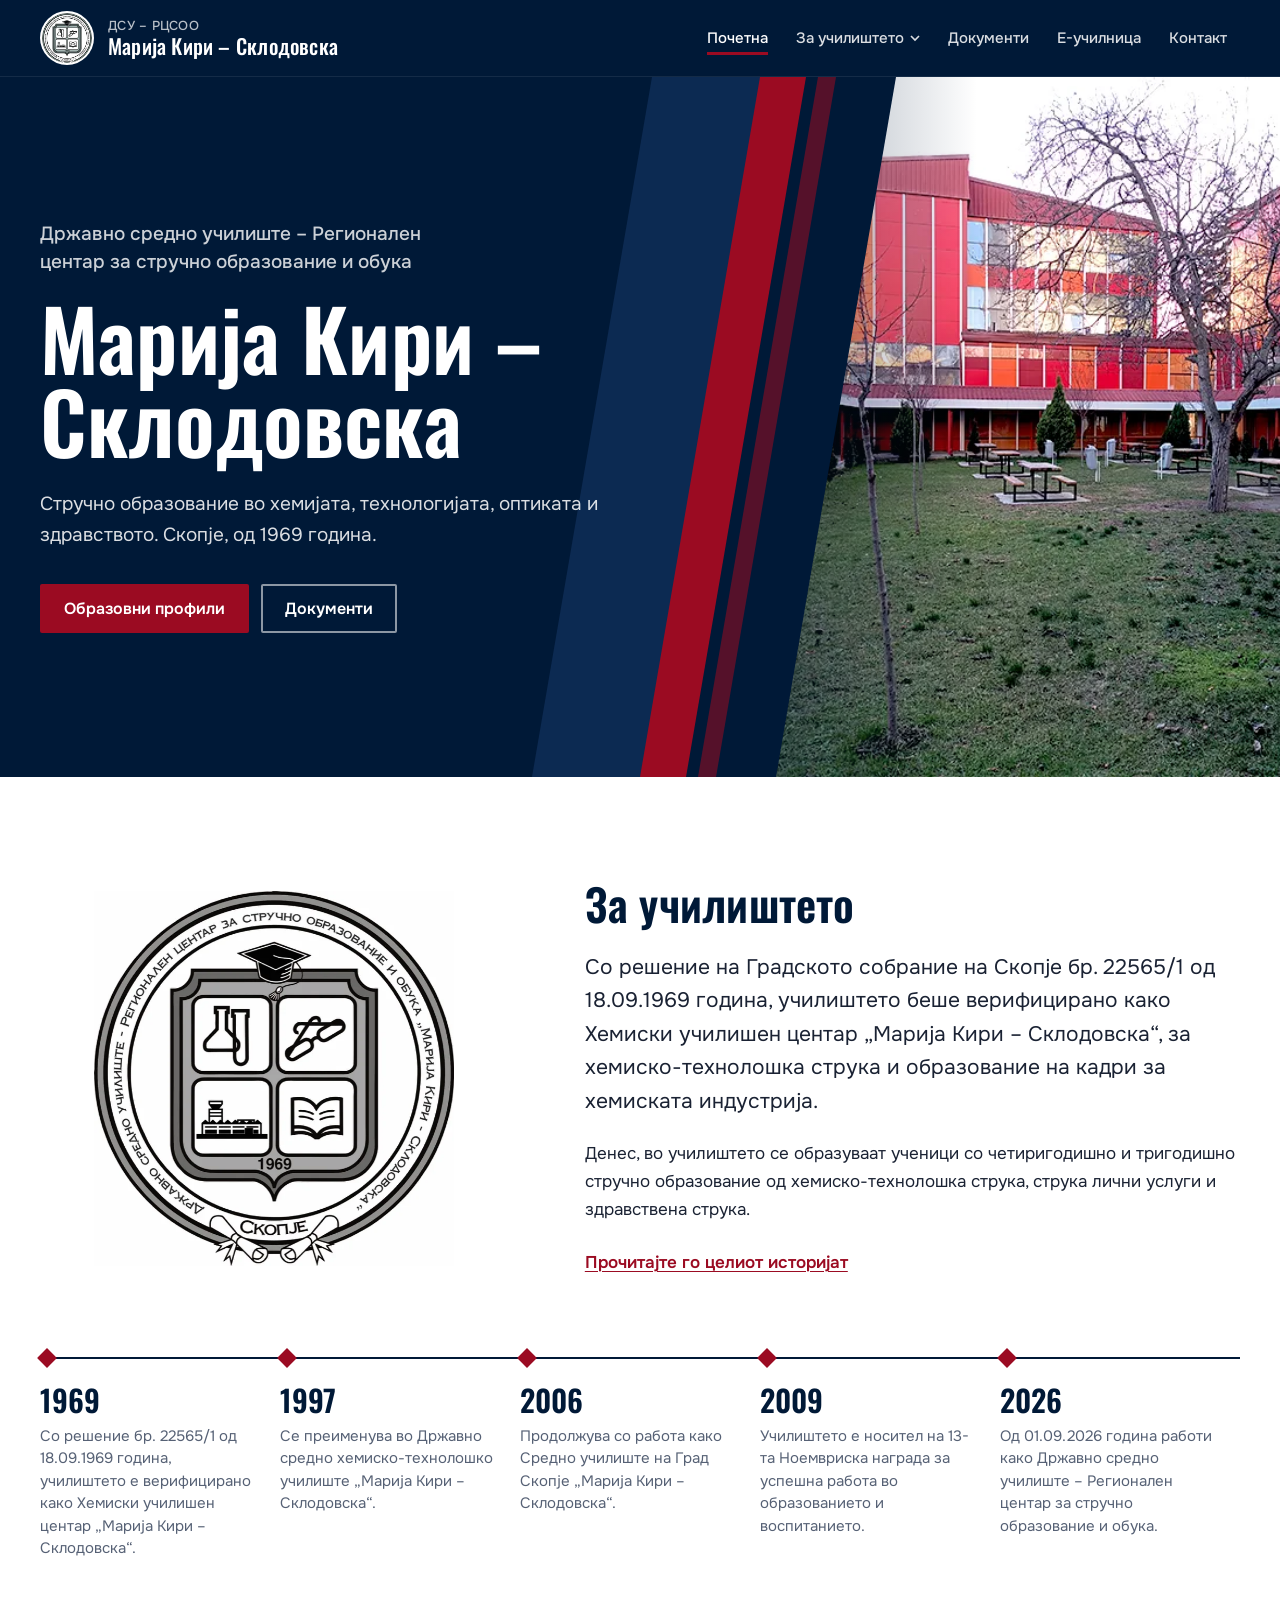
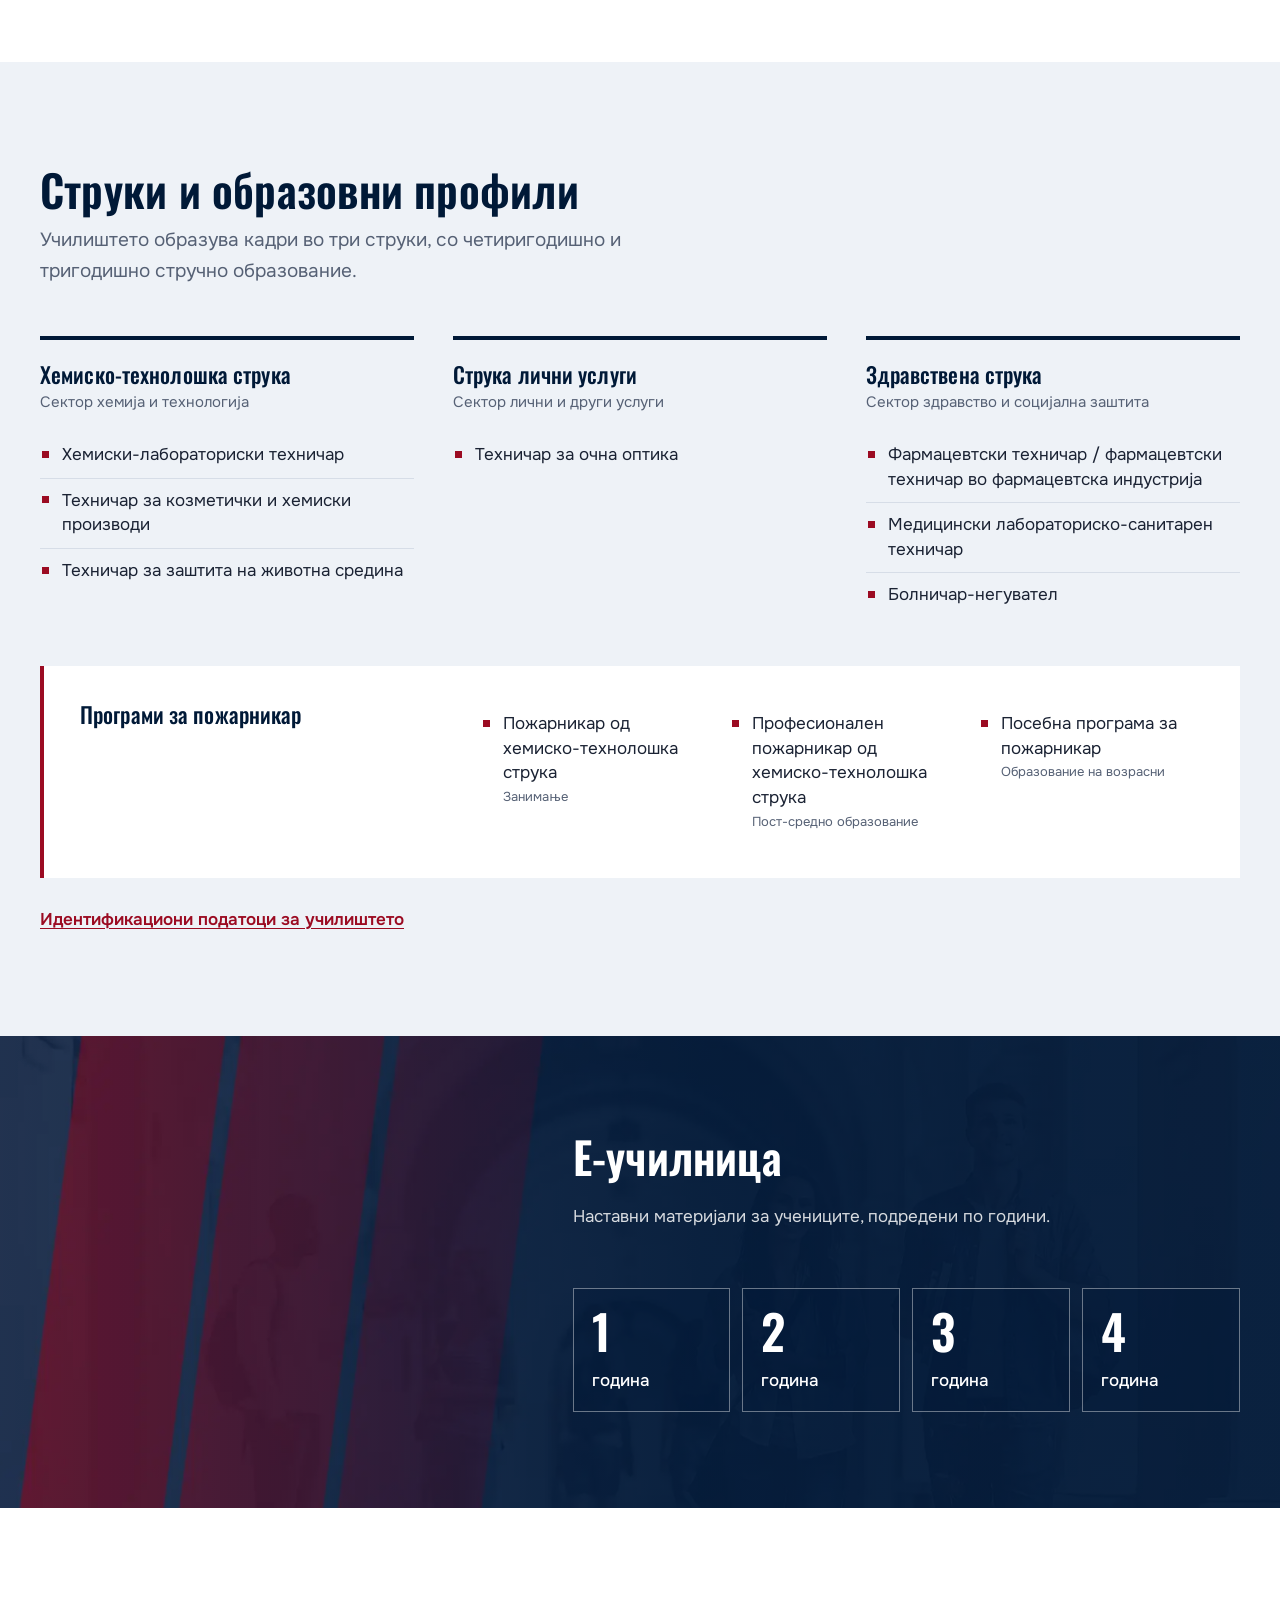
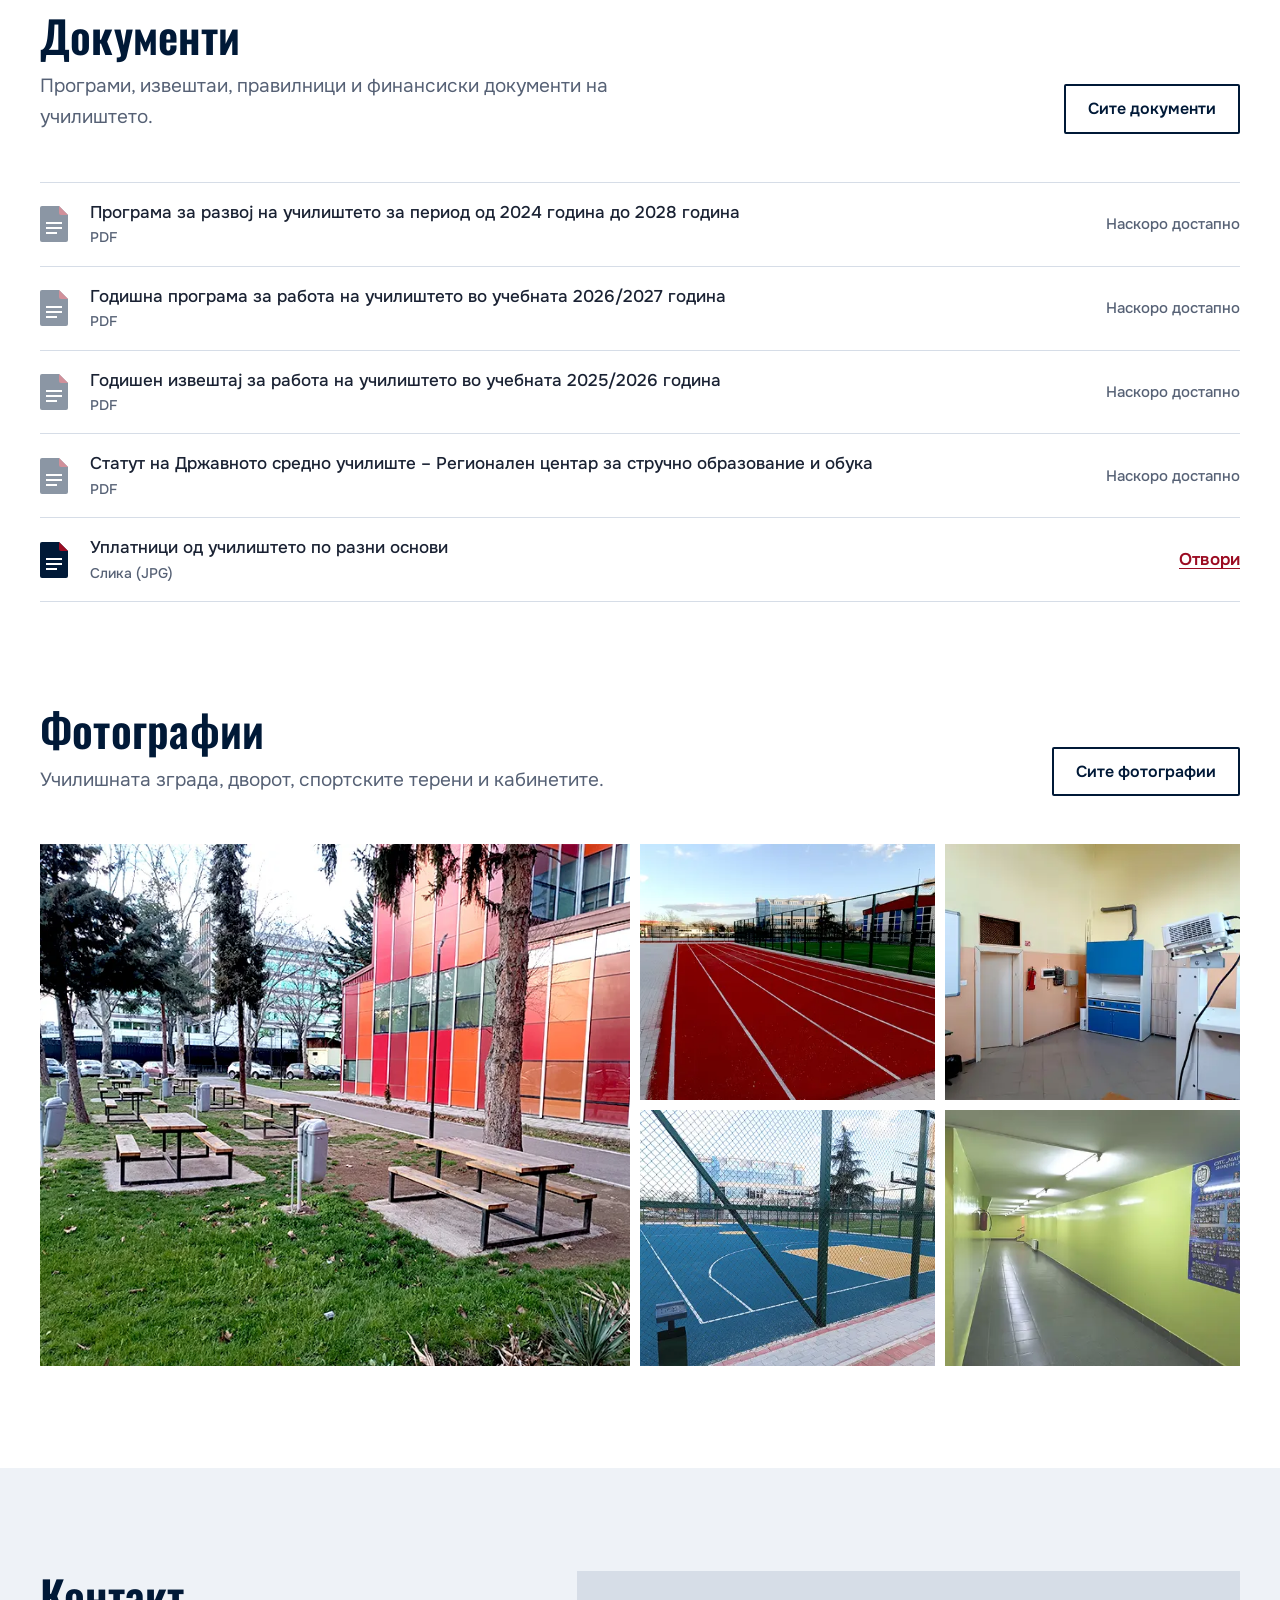
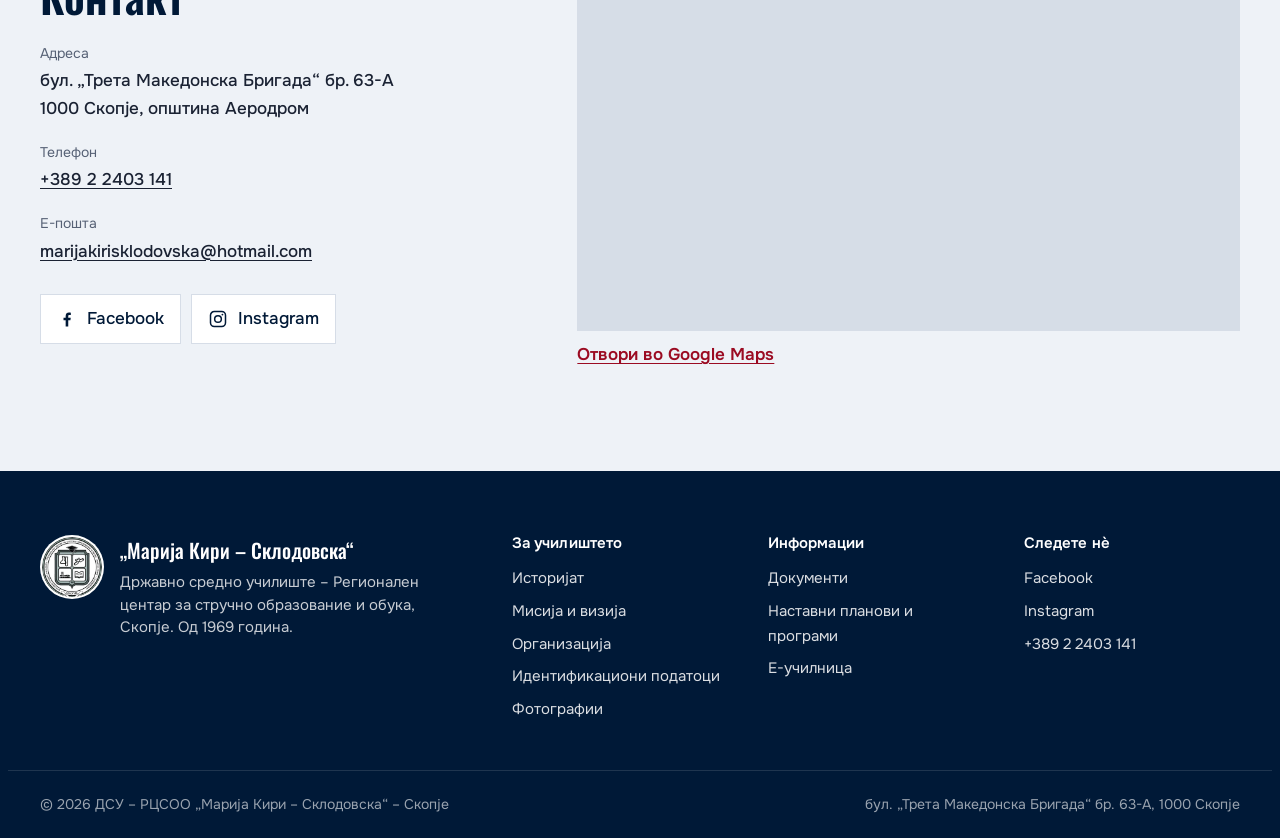
==== index.html @ dcb92af8 "Add static school website Rebuilt from the WordPress export, page screenshots and media library of t" ====
<!doctype html>
<html lang="mk">
<head>
<meta charset="utf-8">
<meta name="viewport" content="width=device-width, initial-scale=1">
<title>ДСУ – РЦСОО „Марија Кири – Склодовска“ – Скопје</title>
<meta name="description" content="Државно средно училиште – Регионален центар за стручно образование и обука „Марија Кири – Склодовска“ – Скопје. Стручно образование во хемијата, технологијата, оптиката и здравството од 1969 година.">
<meta name="theme-color" content="#001937">
<meta property="og:type" content="website">
<meta property="og:locale" content="mk_MK">
<meta property="og:site_name" content="ДСУ – РЦСОО „Марија Кири – Склодовска“">
<meta property="og:title" content="ДСУ – РЦСОО „Марија Кири – Склодовска“ – Скопје">
<meta property="og:description" content="Државно средно училиште – Регионален центар за стручно образование и обука „Марија Кири – Склодовска“ – Скопје. Стручно образование во хемијата, технологијата, оптиката и здравството од 1969 година.">
<link rel="icon" type="image/png" href="favicon.png">
<link rel="apple-touch-icon" href="apple-touch-icon.png">
<link rel="preconnect" href="https://fonts.googleapis.com">
<link rel="preconnect" href="https://fonts.gstatic.com" crossorigin>
<link rel="stylesheet" href="https://fonts.googleapis.com/css2?family=Onest:wght@400;500;600&amp;family=Oswald:wght@500;600&amp;display=swap">
<link rel="stylesheet" href="assets/css/style.css">
</head>
<body>
<a class="skip-link" href="#main">Прескокни до содржината</a>
<header class="site-header" id="top">
  <div class="container site-header__inner">
    <a class="brand" href="index.html">
      <img class="brand__seal" src="assets/img/grb-mal.webp" width="54" height="54" alt="">
      <span class="brand__text"><span class="brand__short">ДСУ – РЦСОО</span><span class="brand__name">Марија Кири – Склодовска</span></span>
    </a>
    <button class="nav-toggle" type="button" aria-expanded="false" aria-controls="nav"><span class="nav-toggle__bars" aria-hidden="true"></span><span class="nav-toggle__label">Мени</span></button>
    <nav class="nav" id="nav" aria-label="Главно мени">
      <ul class="nav__list">
        <li class="nav__item"><a class="nav__link" href="index.html" aria-current="page">Почетна</a></li>
        <li class="nav__item nav__item--has-sub">
          <button class="nav__link" type="button" aria-expanded="false" aria-controls="subnav-za" data-subnav-toggle>За училиштето <svg class="nav__chevron" viewBox="0 0 10 10" aria-hidden="true"><path d="M1 3l4 4 4-4" fill="none" stroke="currentColor" stroke-width="1.6"/></svg></button>
          <ul class="subnav" id="subnav-za"><li><a href="istorijat.html">Историјат</a></li><li><a href="misija-vizija.html">Мисија и визија</a></li><li><a href="organizacija.html">Организација</a></li><li><a href="id-podatoci.html">Идентификациони податоци</a></li><li><a href="fotografii.html">Фотографии</a></li></ul>
        </li>
        <li class="nav__item"><a class="nav__link" href="dokumenti.html">Документи</a></li>
        <li class="nav__item"><a class="nav__link" href="e-ucilnica.html">Е-училница</a></li>
        <li class="nav__item"><a class="nav__link" href="#kontakt">Контакт</a></li>
      </ul>
    </nav>
  </div>
</header>
<main id="main">
<svg width="0" height="0" style="position:absolute" aria-hidden="true" focusable="false"><symbol id="i-doc" viewBox="0 0 28 36"><path d="M0 2a2 2 0 0 1 2-2h17l9 9v25a2 2 0 0 1-2 2H2a2 2 0 0 1-2-2z" fill="#001937"/><path d="M19 0l9 9h-7a2 2 0 0 1-2-2z" fill="#9b0b22"/><path d="M6 17h16M6 22h16M6 27h11" stroke="#fff" stroke-width="2"/></symbol></svg>
<section class="hero" aria-labelledby="hero-title">
  <div class="container hero__inner">
    <div class="hero__text">
      <h1 class="hero__title" id="hero-title">
        <span class="hero__kicker">Државно средно училиште – Регионален центар за стручно образование и обука</span>
        <span class="hero__name"><span>Марија Кири –</span> <span>Склодовска</span></span>
      </h1>
      <p class="hero__lead">Стручно образование во хемијата, технологијата, оптиката и здравството. Скопје, од 1969 година.</p>
      <div class="hero__actions">
        <a class="btn btn--primary" href="#profili">Образовни профили</a>
        <a class="btn btn--light" href="dokumenti.html">Документи</a>
      </div>
    </div>
  </div>
  <div class="hero__media">
    <div class="bands" aria-hidden="true"><span class="band band--c"></span><span class="band band--a"></span><span class="band band--b"></span></div>
    <figure class="hero__photo"><img src="assets/img/skola-dvor.webp" width="800" height="600" alt="Зградата и внатрешниот двор на училиштето" fetchpriority="high"></figure>
  </div>
</section>

<section class="section" aria-labelledby="za-naslov">
  <div class="container">
    <div class="about">
      <img class="about__seal" src="assets/img/grb.webp" width="691" height="720" alt="Грбот на училиштето со годината на основање, 1969" loading="lazy">
      <div class="about__text">
        <h2 id="za-naslov">За училиштето</h2>
        <p class="statement">Со решение на Градското собрание на Скопје бр. 22565/1 од 18.09.1969 година, училиштето беше верифицирано како Хемиски училишен центар „Марија Кири – Склодовска“, за хемиско-технолошка струка и образование на кадри за хемиската индустрија.</p>
        <p>Денес, во училиштето се образуваат ученици со четиригодишно и тригодишно стручно образование од хемиско-технолошка струка, струка лични услуги и здравствена струка.</p>
        <a class="text-link" href="istorijat.html">Прочитајте го целиот историјат</a>
      </div>
    </div>
    <ol class="timeline"><li><span class="timeline__year">1969</span><p class="timeline__text">Со решение бр. 22565/1 од 18.09.1969 година, училиштето е верифицирано како Хемиски училишен центар „Марија Кири – Склодовска“.</p></li><li><span class="timeline__year">1997</span><p class="timeline__text">Се преименува во Државно средно хемиско-технолошко училиште „Марија Кири – Склодовска“.</p></li><li><span class="timeline__year">2006</span><p class="timeline__text">Продолжува со работа како Средно училиште на Град Скопје „Марија Кири – Склодовска“.</p></li><li><span class="timeline__year">2009</span><p class="timeline__text">Училиштето е носител на 13-та Ноемвриска награда за успешна работа во образованието и воспитанието.</p></li><li><span class="timeline__year">2026</span><p class="timeline__text">Од 01.09.2026 година работи како Државно средно училиште – Регионален центар за стручно образование и обука.</p></li></ol>
  </div>
</section>

<section class="section section--mist" id="profili" aria-labelledby="profili-naslov">
  <div class="container">
    <div class="section-head">
      <div class="section-head__text">
        <h2 id="profili-naslov">Струки и образовни профили</h2>
        <p class="lead">Училиштето образува кадри во три струки, со четиригодишно и тригодишно стручно образование.</p>
      </div>
    </div>
    <div class="sectors">
      <div class="sector">
        <h3>Хемиско-технолошка струка</h3>
        <p class="sector__meta">Сектор хемија и технологија</p>
        <ul class="ticks">
          <li>Хемиски-лабораториски техничар</li>
          <li>Техничар за козметички и хемиски производи</li>
          <li>Техничар за заштита на животна средина</li>
        </ul>
      </div>
      <div class="sector">
        <h3>Струка лични услуги</h3>
        <p class="sector__meta">Сектор лични и други услуги</p>
        <ul class="ticks">
          <li>Техничар за очна оптика</li>
        </ul>
      </div>
      <div class="sector">
        <h3>Здравствена струка</h3>
        <p class="sector__meta">Сектор здравство и социјална заштита</p>
        <ul class="ticks">
          <li>Фармацевтски техничар / фармацевтски техничар во фармацевтска индустрија</li>
          <li>Медицински лабораториско-санитарен техничар</li>
          <li>Болничар-негувател</li>
        </ul>
      </div>
    </div>
    <div class="adult">
      <h3>Програми за пожарникар</h3>
      <ul class="ticks">
        <li>Пожарникар од хемиско-технолошка струка<small>Занимање</small></li>
        <li>Професионален пожарникар од хемиско-технолошка струка<small>Пост-средно образование</small></li>
        <li>Посебна програма за пожарникар<small>Образование на возрасни</small></li>
      </ul>
    </div>
    <p class="profiles-more"><a class="text-link" href="id-podatoci.html">Идентификациони податоци за училиштето</a></p>
  </div>
</section>

<section class="eband" aria-labelledby="eucilnica-naslov">
  <div class="container eband__inner">
    <div class="eband__text">
      <h2 id="eucilnica-naslov">Е-училница</h2>
      <p>Наставни материјали за учениците, подредени по години.</p>
    </div>
    <ul class="years">
      <li><a class="year-link" href="e-ucilnica.html#godina-1"><span class="year-link__num">1</span><span class="year-link__label">година</span></a></li>
      <li><a class="year-link" href="e-ucilnica.html#godina-2"><span class="year-link__num">2</span><span class="year-link__label">година</span></a></li>
      <li><a class="year-link" href="e-ucilnica.html#godina-3"><span class="year-link__num">3</span><span class="year-link__label">година</span></a></li>
      <li><a class="year-link" href="e-ucilnica.html#godina-4"><span class="year-link__num">4</span><span class="year-link__label">година</span></a></li>
    </ul>
  </div>
</section>

<section class="section" aria-labelledby="dok-naslov">
  <div class="container">
    <div class="section-head">
      <div class="section-head__text">
        <h2 id="dok-naslov">Документи</h2>
        <p class="lead">Програми, извештаи, правилници и финансиски документи на училиштето.</p>
      </div>
      <a class="btn btn--outline" href="dokumenti.html">Сите документи</a>
    </div>
    <ul class="doclist"><li class="doc"><svg class="doc__icon" aria-hidden="true"><use href="#i-doc"/></svg><p class="doc__title">Програма за развој на училиштето за период од 2024 година до 2028 година<span class="doc__meta">PDF</span></p><a class="doc__action" href="dokumenti/Programa-za-razvoj-2024-2028.pdf" data-doc target="_blank" rel="noopener">Отвори<span class="visually-hidden">: Програма за развој на училиштето за период од 2024 година до 2028 година</span></a></li><li class="doc"><svg class="doc__icon" aria-hidden="true"><use href="#i-doc"/></svg><p class="doc__title">Годишна програма за работа на училиштето во учебната 2026/2027 година<span class="doc__meta">PDF</span></p><a class="doc__action" href="dokumenti/Godishna-programa-za-rabota.pdf" data-doc target="_blank" rel="noopener">Отвори<span class="visually-hidden">: Годишна програма за работа на училиштето во учебната 2026/2027 година</span></a></li><li class="doc"><svg class="doc__icon" aria-hidden="true"><use href="#i-doc"/></svg><p class="doc__title">Годишен извештај за работа на училиштето во учебната 2025/2026 година<span class="doc__meta">PDF</span></p><a class="doc__action" href="dokumenti/Godishen-izveshtaj-za-rabota.pdf" data-doc target="_blank" rel="noopener">Отвори<span class="visually-hidden">: Годишен извештај за работа на училиштето во учебната 2025/2026 година</span></a></li><li class="doc"><svg class="doc__icon" aria-hidden="true"><use href="#i-doc"/></svg><p class="doc__title">Статут на Државното средно училиште – Регионален центар за стручно образование и обука<span class="doc__meta">PDF</span></p><a class="doc__action" href="dokumenti/Statut.pdf" data-doc target="_blank" rel="noopener">Отвори<span class="visually-hidden">: Статут на Државното средно училиште – Регионален центар за стручно образование и обука</span></a></li><li class="doc"><svg class="doc__icon" aria-hidden="true"><use href="#i-doc"/></svg><p class="doc__title">Уплатници од училиштето по разни основи<span class="doc__meta">Слика (JPG)</span></p><a class="doc__action" href="dokumenti/uplatnici.jpg" target="_blank" rel="noopener">Отвори<span class="visually-hidden">: Уплатници од училиштето по разни основи</span></a></li></ul>
  </div>
</section>

<section class="section section--follow" aria-labelledby="foto-naslov">
  <div class="container">
    <div class="section-head">
      <div class="section-head__text">
        <h2 id="foto-naslov">Фотографии</h2>
        <p class="lead">Училишната зграда, дворот, спортските терени и кабинетите.</p>
      </div>
      <a class="btn btn--outline" href="fotografii.html">Сите фотографии</a>
    </div>
    <div class="mosaic"><a href="assets/img/galerija/02.webp" data-lightbox><img src="assets/img/galerija/02.webp" alt="Маси и клупи во зеленилото покрај училиштето" loading="lazy"></a><a href="assets/img/galerija/06.webp" data-lightbox><img src="assets/img/galerija/06-m.webp" alt="Атлетска патека" loading="lazy"></a><a href="assets/img/galerija/12.webp" data-lightbox><img src="assets/img/galerija/12-m.webp" alt="Кабинет со дигестор и проектор" loading="lazy"></a><a href="assets/img/galerija/09.webp" data-lightbox><img src="assets/img/galerija/09-m.webp" alt="Кошаркарско игралиште" loading="lazy"></a><a href="assets/img/galerija/13.webp" data-lightbox><img src="assets/img/galerija/13-m.webp" alt="Ходник со пано со фотографии" loading="lazy"></a></div>
  </div>
</section>

<script type="application/ld+json">
{"@context": "https://schema.org", "@type": "HighSchool", "name": "Државно средно училиште – Регионален центар за стручно образование и обука „Марија Кири – Склодовска“ – Скопје", "alternateName": "ДСУ – РЦСОО „Марија Кири – Склодовска“", "foundingDate": "1969", "telephone": "+389 2 2403 141", "email": "marijakirisklodovska@hotmail.com", "address": {"@type": "PostalAddress", "streetAddress": "бул. „Трета Македонска Бригада“ бр. 63-А", "addressLocality": "Скопје", "postalCode": "1000", "addressCountry": "MK"}, "sameAs": ["https://www.facebook.com/marijakirisklodovska.skopje/", "https://www.instagram.com/sugs_mks/"]}
</script>
<section class="section section--mist" id="kontakt" aria-labelledby="kontakt-naslov">
  <div class="container contact">
    <div>
      <h2 id="kontakt-naslov">Контакт</h2>
      <dl>
        <div><dt>Адреса</dt><dd>бул. „Трета Македонска Бригада“ бр. 63-А<br>1000 Скопје, општина Аеродром</dd></div>
        <div><dt>Телефон</dt><dd><a href="tel:+38922403141">+389 2 2403 141</a></dd></div>
        <div><dt>Е-пошта</dt><dd><a href="mailto:marijakirisklodovska@hotmail.com">marijakirisklodovska@hotmail.com</a></dd></div>
      </dl>
      <div class="socials">
        <a class="social" href="https://www.facebook.com/marijakirisklodovska.skopje/" target="_blank" rel="noopener"><svg viewBox="0 0 24 24" aria-hidden="true"><path fill="currentColor" d="M13.5 21v-7.5h2.6l.4-3h-3V8.6c0-.9.3-1.5 1.5-1.5h1.6V4.4c-.3 0-1.2-.1-2.3-.1-2.3 0-3.9 1.4-3.9 4v2.2H7.8v3h2.6V21h3.1z"/></svg>Facebook</a>
        <a class="social" href="https://www.instagram.com/sugs_mks/" target="_blank" rel="noopener"><svg viewBox="0 0 24 24" aria-hidden="true"><path fill="none" stroke="currentColor" stroke-width="1.8" d="M7.5 3h9A4.5 4.5 0 0 1 21 7.5v9a4.5 4.5 0 0 1-4.5 4.5h-9A4.5 4.5 0 0 1 3 16.5v-9A4.5 4.5 0 0 1 7.5 3z"/><circle cx="12" cy="12" r="4" fill="none" stroke="currentColor" stroke-width="1.8"/><circle cx="17.3" cy="6.7" r="1.1" fill="currentColor"/></svg>Instagram</a>
      </div>
    </div>
    <div class="map">
      <iframe title="Локација на училиштето на мапа" src="https://maps.google.com/maps?q=SUGS+Marija+Kiri+Sklodovska,+Treta+Makedonska+Brigada+63A,+Skopje&amp;z=16&amp;output=embed" loading="lazy" referrerpolicy="no-referrer-when-downgrade"></iframe>
      <a href="https://www.google.com/maps/search/?api=1&amp;query=SUGS+Marija+Kiri+Sklodovska,+Treta+Makedonska+Brigada+63A,+Skopje" target="_blank" rel="noopener">Отвори во Google Maps</a>
    </div>
  </div>
</section>
</main>
<footer class="site-footer">
  <div class="container footer__grid">
    <div class="footer__brand">
      <img src="assets/img/grb-mal.webp" width="64" height="64" alt="" loading="lazy">
      <div>
        <p class="footer__name">„Марија Кири – Склодовска“</p>
        <p>Државно средно училиште – Регионален центар за стручно образование и обука, Скопје. Од 1969 година.</p>
      </div>
    </div>
    <div>
      <h2 class="footer__title">За училиштето</h2>
      <ul class="footer__list"><li><a href="istorijat.html">Историјат</a></li><li><a href="misija-vizija.html">Мисија и визија</a></li><li><a href="organizacija.html">Организација</a></li><li><a href="id-podatoci.html">Идентификациони податоци</a></li><li><a href="fotografii.html">Фотографии</a></li></ul>
    </div>
    <div>
      <h2 class="footer__title">Информации</h2>
      <ul class="footer__list">
        <li><a href="dokumenti.html">Документи</a></li>
        <li><a href="dokumenti.html#nastavni-planovi">Наставни планови и програми</a></li>
        <li><a href="e-ucilnica.html">Е-училница</a></li>
      </ul>
    </div>
    <div>
      <h2 class="footer__title">Следете нѐ</h2>
      <ul class="footer__list">
        <li><a href="https://www.facebook.com/marijakirisklodovska.skopje/" target="_blank" rel="noopener">Facebook</a></li>
        <li><a href="https://www.instagram.com/sugs_mks/" target="_blank" rel="noopener">Instagram</a></li>
        <li><a href="tel:+38922403141">+389 2 2403 141</a></li>
      </ul>
    </div>
  </div>
  <div class="container footer__bottom">
    <span>© <span data-year>2026</span> ДСУ – РЦСОО „Марија Кири – Склодовска“ – Скопје</span>
    <span>бул. „Трета Македонска Бригада“ бр. 63-А, 1000 Скопје</span>
  </div>
</footer>
<a class="to-top" href="#top" aria-label="Назад на врвот на страницата"><svg viewBox="0 0 24 24" fill="none" stroke="currentColor" stroke-width="2.4" aria-hidden="true"><path d="M5 15l7-7 7 7"/></svg></a>
<script src="assets/js/main.js"></script>
</body>
</html>
---- assets/css/style.css ----
/* ДСУ – РЦСОО „Марија Кири – Склодовска“ – Скопје
   Бојата и типографијата ги следат знакот и банерите на училиштето. */

:root {
  --navy: #001937;
  --navy-2: #0c2a52;
  --navy-3: #1d3b68;
  --crimson: #9b0b22;
  --crimson-dark: #7a0819;
  --paper: #ffffff;
  --mist: #eef2f7;
  --ink: #1a2233;
  --muted: #566175;
  --line: #d6dde7;
  --focus: var(--navy);

  --font-display: "Oswald", "Arial Narrow", "Roboto Condensed", sans-serif;
  --font-text: "Onest", system-ui, -apple-system, "Segoe UI", Roboto, sans-serif;

  --container: 1200px;
  --gutter: clamp(16px, 4vw, 32px);
  --slant: 120px;
  --header-h: 76px;
}

*,
*::before,
*::after { box-sizing: border-box; }

html { scroll-behavior: smooth; scroll-padding-top: calc(var(--header-h) + 16px); }

body {
  margin: 0;
  background: var(--paper);
  color: var(--ink);
  font-family: var(--font-text);
  font-size: 1.0625rem;
  line-height: 1.65;
  -webkit-font-smoothing: antialiased;
  text-rendering: optimizeLegibility;
}

img { max-width: 100%; height: auto; display: block; }

a { color: var(--crimson); text-underline-offset: 0.18em; text-decoration-thickness: 1px; }
a:hover { color: var(--crimson-dark); text-decoration-thickness: 2px; }

:focus-visible { outline: 3px solid var(--focus); outline-offset: 3px; border-radius: 2px; }

h1, h2, h3, h4 {
  font-family: var(--font-display);
  font-weight: 600;
  color: var(--navy);
  line-height: 1.12;
  letter-spacing: 0.005em;
  margin: 0 0 0.5em;
}
h2 { font-size: clamp(1.9rem, 1.3rem + 2vw, 2.75rem); }
h3 { font-size: 1.375rem; font-weight: 500; }
p { margin: 0 0 1em; }

.container { width: 100%; max-width: calc(var(--container) + var(--gutter) * 2); margin-inline: auto; padding-inline: var(--gutter); }
.prose { max-width: 68ch; }
.lead { font-size: 1.1875rem; color: var(--muted); max-width: 60ch; }
.muted { color: var(--muted); }
.visually-hidden {
  position: absolute !important; width: 1px; height: 1px; padding: 0; margin: -1px;
  overflow: hidden; clip: rect(0 0 0 0); white-space: nowrap; border: 0;
}

.skip-link {
  position: absolute; left: 12px; top: -100px; z-index: 100;
  background: var(--paper); color: var(--navy); padding: 10px 16px; font-weight: 600;
}
.skip-link:focus { top: 12px; }

/* Копчиња ---------------------------------------------------------- */

.btn {
  display: inline-flex; align-items: center; gap: 10px;
  padding: 13px 22px; border: 2px solid transparent; border-radius: 2px;
  font: 600 1rem/1.2 var(--font-text); text-decoration: none; cursor: pointer;
  transition: background-color 0.15s, color 0.15s, border-color 0.15s;
}
.btn--primary { background: var(--crimson); color: #fff; }
.btn--primary:hover { background: var(--crimson-dark); color: #fff; }
.btn--light { border-color: rgba(255, 255, 255, 0.55); color: #fff; }
.btn--light:hover { border-color: #fff; background: rgba(255, 255, 255, 0.08); color: #fff; }
.btn--outline { border-color: var(--navy); color: var(--navy); }
.btn--outline:hover { background: var(--navy); color: #fff; }

/* Заглавие и навигација ------------------------------------------- */

.site-header {
  --focus: #fff;
  position: sticky; top: 0; z-index: 50;
  background: var(--navy); color: #fff;
  border-bottom: 1px solid rgba(255, 255, 255, 0.08);
}
.site-header__inner { display: flex; align-items: center; justify-content: space-between; gap: 24px; min-height: var(--header-h); }

.brand { display: flex; align-items: center; gap: 14px; color: #fff; text-decoration: none; min-width: 0; }
.brand:hover { color: #fff; }
.brand__seal { flex: none; width: 54px; height: 54px; border-radius: 50%; background: #fff; padding: 2px; }
.brand__text { display: flex; flex-direction: column; line-height: 1.15; min-width: 0; }
.brand__short { font-size: 0.8125rem; font-weight: 500; color: rgba(255, 255, 255, 0.72); letter-spacing: 0.02em; }
.brand__name { font-family: var(--font-display); font-weight: 500; font-size: 1.3rem; letter-spacing: 0.01em; white-space: nowrap; }

.nav-toggle {
  display: none; align-items: center; gap: 10px;
  background: none; border: 1px solid rgba(255, 255, 255, 0.4); border-radius: 2px;
  color: #fff; font: 500 0.9375rem var(--font-text); padding: 9px 14px; cursor: pointer;
}
.nav-toggle__bars, .nav-toggle__bars::before, .nav-toggle__bars::after {
  display: block; width: 18px; height: 2px; background: currentColor; position: relative; transition: transform 0.2s;
}
.nav-toggle__bars::before, .nav-toggle__bars::after { content: ""; position: absolute; left: 0; }
.nav-toggle__bars::before { top: -6px; }
.nav-toggle__bars::after { top: 6px; }
.nav-toggle[aria-expanded="true"] .nav-toggle__bars { background: transparent; }
.nav-toggle[aria-expanded="true"] .nav-toggle__bars::before { transform: translateY(6px) rotate(45deg); }
.nav-toggle[aria-expanded="true"] .nav-toggle__bars::after { transform: translateY(-6px) rotate(-45deg); }

.nav__list { display: flex; align-items: center; gap: 2px; list-style: none; margin: 0; padding: 0; }
.nav__item { position: relative; }
.nav__link {
  position: relative; display: flex; align-items: center; gap: 6px;
  padding: 10px 13px; background: none; border: 0; cursor: pointer;
  color: rgba(255, 255, 255, 0.86); font: 500 0.9375rem/1.2 var(--font-text); text-decoration: none; white-space: nowrap;
}
.nav__link:hover { color: #fff; text-decoration: none; }
.nav__link::after {
  content: ""; position: absolute; left: 13px; right: 13px; bottom: 2px; height: 3px;
  background: var(--crimson); transform: scaleX(0); transition: transform 0.2s;
}
.nav__link:hover::after { transform: scaleX(1); background: rgba(255, 255, 255, 0.35); }
.nav__link[aria-current="page"], .nav__link.is-current { color: #fff; }
.nav__link[aria-current="page"]::after, .nav__link.is-current::after { transform: scaleX(1); background: var(--crimson); }
.nav__chevron { width: 10px; height: 10px; transition: transform 0.2s; }
.nav__link[aria-expanded="true"] .nav__chevron { transform: rotate(180deg); }

.subnav {
  --focus: var(--navy);
  position: absolute; top: calc(100% + 8px); left: 0; min-width: 280px;
  list-style: none; margin: 0; padding: 8px 0;
  background: var(--paper); border-top: 3px solid var(--crimson);
  box-shadow: 0 18px 40px rgba(0, 25, 55, 0.22);
  opacity: 0; visibility: hidden; transform: translateY(-4px); transition: opacity 0.15s, transform 0.15s, visibility 0.15s;
}
.nav__item--has-sub.is-open .subnav { opacity: 1; visibility: visible; transform: none; }
.subnav a { display: block; padding: 10px 20px; color: var(--ink); text-decoration: none; font-size: 0.9375rem; }
.subnav a:hover { background: var(--mist); color: var(--navy); }
.subnav a[aria-current="page"] { color: var(--crimson); font-weight: 600; }

@media (hover: hover) and (min-width: 1041px) {
  .nav__item--has-sub:hover .subnav { opacity: 1; visibility: visible; transform: none; }
}

@media (max-width: 1040px) {
  .nav-toggle { display: inline-flex; }
  .nav {
    display: none; position: absolute; top: 100%; left: 0; right: 0;
    background: var(--navy); border-top: 1px solid rgba(255, 255, 255, 0.1);
    max-height: calc(100vh - var(--header-h)); overflow-y: auto;
    padding: 8px var(--gutter) 24px;
  }
  .nav.is-open { display: block; }
  .nav__list { flex-direction: column; align-items: stretch; gap: 0; }
  .nav__item { border-bottom: 1px solid rgba(255, 255, 255, 0.08); }
  .nav__link { width: 100%; padding: 14px 4px; font-size: 1.0625rem; justify-content: space-between; }
  .nav__link::after { left: 0; right: auto; width: 3px; top: 12px; bottom: 12px; height: auto; transform: scaleY(0); }
  .nav__link[aria-current="page"]::after, .nav__link.is-current::after { transform: scaleY(1); }
  .nav__link[aria-current="page"], .nav__link.is-current { padding-left: 14px; }
  .subnav {
    position: static; display: none; min-width: 0; padding: 0 0 10px 14px;
    background: none; border: 0; box-shadow: none; opacity: 1; visibility: visible; transform: none;
  }
  .nav__item--has-sub.is-open .subnav { display: block; }
  .subnav a { color: rgba(255, 255, 255, 0.82); padding: 9px 4px; }
  .subnav a:hover { background: none; color: #fff; }
  .subnav a[aria-current="page"] { color: #fff; }
  .subnav { --focus: #fff; }
}

@media (max-width: 480px) {
  :root { --header-h: 68px; }
  .brand__seal { width: 46px; height: 46px; }
  .brand__name { font-size: 1.1rem; }
  .brand__short { font-size: 0.75rem; }
  .nav-toggle__label { display: none; }
}

/* Косите ленти (мотив од банерите на училиштето) ------------------ */

.bands { position: absolute; inset: 0; pointer-events: none; }
.band {
  position: absolute; top: 0; bottom: 0;
  width: calc(var(--slant) + var(--w, 40px));
  clip-path: polygon(var(--slant) 0, 100% 0, calc(100% - var(--slant)) 100%, 0 100%);
}

/* Херој на почетната ---------------------------------------------- */

.hero { --focus: #fff; position: relative; overflow: hidden; background: var(--navy); color: #fff; isolation: isolate; }
.hero__inner { position: relative; z-index: 2; display: flex; align-items: center; min-height: min(80vh, 700px); }
.hero__text { width: 54%; padding-block: clamp(56px, 9vw, 120px); padding-right: 40px; }

.hero__title { margin: 0 0 28px; color: #fff; font-weight: 600; }
.hero__kicker {
  display: block; max-width: 34ch; margin-bottom: 20px;
  font-family: var(--font-text); font-weight: 500; font-size: clamp(1rem, 0.9rem + 0.4vw, 1.1875rem);
  line-height: 1.45; letter-spacing: 0; color: rgba(255, 255, 255, 0.8);
}
.hero__name { display: block; font-size: clamp(3rem, 1.1rem + 5.2vw, 5.75rem); line-height: 0.98; letter-spacing: 0.002em; }
.hero__name span { display: block; }
.hero__lead { max-width: 44ch; font-size: 1.1875rem; color: rgba(255, 255, 255, 0.86); margin-bottom: 32px; }
.hero__lead strong { color: #fff; font-weight: 600; }
.hero__actions { display: flex; flex-wrap: wrap; gap: 12px; }

.hero__media { position: absolute; top: 0; bottom: 0; left: 50%; right: 0; z-index: 1; }
.hero__photo {
  position: absolute; inset: 0 0 0 calc(var(--slant) * 0.55 + 70px); margin: 0;
  clip-path: polygon(var(--slant) 0, 100% 0, 100% 100%, 0 100%);
}
.hero__photo img { width: 100%; height: 100%; object-fit: cover; object-position: 30% center; }
.hero__photo::after {
  content: ""; position: absolute; inset: 0;
  background: linear-gradient(90deg, rgba(0, 25, 55, 0.35), rgba(0, 25, 55, 0) 40%);
}
.hero .band--a { left: 0; --w: 46px; background: var(--crimson); }
.hero .band--b { left: 58px; --w: 18px; background: var(--crimson); opacity: 0.55; }
.hero .band--c { left: calc(var(--slant) * -0.9); --w: 150px; background: var(--navy-2); }

@media (prefers-reduced-motion: no-preference) {
  .hero .band, .hero__photo { animation: band-in 0.9s cubic-bezier(0.2, 0.7, 0.2, 1) both; }
  .hero .band--c { animation-delay: 0s; }
  .hero .band--a { animation-delay: 0.08s; }
  .hero .band--b { animation-delay: 0.16s; }
  .hero__photo { animation-name: photo-in; animation-delay: 0.1s; animation-duration: 1.1s; }
  .hero__text > * { animation: text-in 0.7s ease-out both; }
  .hero__text > :nth-child(2) { animation-delay: 0.15s; }
  .hero__text > :nth-child(3) { animation-delay: 0.25s; }
}
@keyframes band-in { from { transform: translateY(100%); } to { transform: none; } }
@keyframes photo-in { from { opacity: 0; transform: translateX(40px); } to { opacity: 1; transform: none; } }
@keyframes text-in { from { opacity: 0; transform: translateY(12px); } to { opacity: 1; transform: none; } }

@media (max-width: 880px) {
  :root { --slant: 70px; }
  .hero__inner { min-height: 0; }
  .hero__text { width: 100%; padding-right: 0; padding-bottom: 40px; }
  .hero__media { position: relative; left: auto; height: clamp(240px, 58vw, 380px); }
  .hero__photo { left: calc(var(--slant) * 0.55 + 40px); }
  .hero .band--a { --w: 28px; }
  .hero .band--b { left: 36px; --w: 12px; }
}

/* Заглавие на внатрешните страници -------------------------------- */

.page-hero { --focus: #fff; position: relative; overflow: hidden; background: var(--navy); color: #fff; }
.page-hero__inner { position: relative; z-index: 1; padding-block: clamp(40px, 6vw, 72px) clamp(44px, 6vw, 80px); }
.page-hero h1 { color: #fff; font-size: clamp(2.25rem, 1.5rem + 3vw, 3.75rem); margin: 0; max-width: 20ch; }
.page-hero__lead { margin: 16px 0 0; max-width: 58ch; color: rgba(255, 255, 255, 0.8); font-size: 1.125rem; }
.page-hero .bands { left: auto; width: min(42%, 520px); right: 0; }
.page-hero .band--a { right: 150px; --w: 44px; background: var(--crimson); }
.page-hero .band--b { right: 110px; --w: 16px; background: var(--crimson); opacity: 0.55; }
.page-hero .band--c { right: -60px; --w: 150px; background: var(--navy-2); }

.crumbs { margin-bottom: 18px; font-size: 0.875rem; color: rgba(255, 255, 255, 0.68); }
.crumbs ol { display: flex; flex-wrap: wrap; gap: 6px; list-style: none; margin: 0; padding: 0; }
.crumbs li + li::before { content: "/"; margin-right: 6px; color: rgba(255, 255, 255, 0.4); }
.crumbs a { color: rgba(255, 255, 255, 0.85); text-decoration: none; }
.crumbs a:hover { color: #fff; text-decoration: underline; }

@media (max-width: 720px) {
  .page-hero .bands { opacity: 0.35; width: 60%; }
}

/* Секции --------------------------------------------------------- */

.section { padding-block: clamp(56px, 8vw, 104px); }
.section--mist { background: var(--mist); }
.section--tight { padding-block: clamp(40px, 5vw, 64px); }
.section--follow { padding-top: 0; }
.section-head { display: flex; flex-wrap: wrap; align-items: flex-end; justify-content: space-between; gap: 16px 40px; margin-bottom: clamp(28px, 4vw, 48px); }
.section-head h2 { margin-bottom: 0.25em; }
.section-head .lead { margin: 0; }
.section-head__text { max-width: 62ch; }

.text-link { font-weight: 600; }
.section-head .text-link, .doc__action { white-space: nowrap; }

/* За училиштето (почетна) ---------------------------------------- */

.about { display: grid; grid-template-columns: minmax(0, 5fr) minmax(0, 7fr); gap: clamp(32px, 6vw, 88px); align-items: center; }
.about__seal { width: min(100%, 360px); justify-self: center; }
.about__text p { max-width: 62ch; }
.about__text .text-link { display: inline-block; margin-top: 8px; }

@media (max-width: 800px) {
  .about { grid-template-columns: 1fr; }
  .about__seal { width: 220px; justify-self: start; }
}

/* Хронологија ---------------------------------------------------- */

.timeline { list-style: none; margin: clamp(48px, 7vw, 80px) 0 0; padding: 0; display: grid; grid-template-columns: repeat(5, minmax(0, 1fr)); border-top: 2px solid var(--navy); }
.timeline li { position: relative; padding: 26px 20px 0 0; }
.timeline li::before { content: ""; position: absolute; top: -8px; left: 0; width: 14px; height: 14px; background: var(--crimson); transform: rotate(45deg); }
.timeline__year { display: block; font-family: var(--font-display); font-weight: 600; font-size: 1.875rem; line-height: 1; color: var(--navy); margin-bottom: 10px; }
.timeline__text { margin: 0; font-size: 0.9375rem; line-height: 1.5; color: var(--muted); }

@media (max-width: 960px) {
  .timeline { grid-template-columns: 1fr; border-top: 0; border-left: 2px solid var(--navy); margin-left: 7px; }
  .timeline li { padding: 0 0 28px 28px; }
  .timeline li::before { top: 6px; left: -8px; }
}

.timeline--page { margin-top: 0; }

/* Струки и профили ----------------------------------------------- */

.sectors { display: grid; grid-template-columns: repeat(3, minmax(0, 1fr)); gap: clamp(24px, 3vw, 40px); }
.sector { border-top: 4px solid var(--navy); padding-top: 22px; }
.sector h3 { margin-bottom: 4px; }
.sector__meta { margin: 0 0 18px; font-size: 0.9375rem; color: var(--muted); }
.ticks { list-style: none; margin: 0; padding: 0; }
.ticks li { position: relative; padding: 10px 0 10px 22px; border-bottom: 1px solid var(--line); line-height: 1.45; }
.ticks li:last-child { border-bottom: 0; }
.ticks li::before { content: ""; position: absolute; left: 2px; top: 1.05em; width: 7px; height: 7px; background: var(--crimson); }

.adult { margin-top: clamp(32px, 4vw, 48px); display: grid; grid-template-columns: minmax(0, 4fr) minmax(0, 8fr); gap: 16px 40px; padding: clamp(24px, 3vw, 36px); background: var(--paper); border-left: 4px solid var(--crimson); }
.adult h3 { margin: 0; }
.adult .ticks { display: grid; grid-template-columns: repeat(3, minmax(0, 1fr)); gap: 0 24px; }
.adult .ticks li { border-bottom: 0; }
.adult .ticks small { display: block; margin-top: 2px; font-size: 0.8125rem; color: var(--muted); }
.profiles-more { margin: 28px 0 0; }

@media (max-width: 900px) {
  .sectors { grid-template-columns: 1fr; }
  .adult { grid-template-columns: 1fr; }
  .adult .ticks { grid-template-columns: 1fr; }
}

/* Е-училница (лента) --------------------------------------------- */

.eband { --focus: #fff; position: relative; background: var(--navy) url("../img/ucenici-traka.webp") center / cover no-repeat; color: #fff; }
.eband::before { content: ""; position: absolute; inset: 0; background: linear-gradient(90deg, rgba(0, 25, 55, 0.2), rgba(0, 25, 55, 0.78) 55%); }
.eband__inner { position: relative; display: grid; grid-template-columns: minmax(0, 5fr) minmax(0, 7fr); gap: 32px 56px; align-items: center; padding-block: clamp(56px, 8vw, 96px); }
.eband__text { grid-column: 2; }
.eband h2 { color: #fff; }
.eband p { color: rgba(255, 255, 255, 0.84); max-width: 46ch; }
.years { grid-column: 2; display: grid; grid-template-columns: repeat(4, minmax(0, 1fr)); gap: 12px; list-style: none; margin: 8px 0 0; padding: 0; }
.year-link {
  display: flex; flex-direction: column; padding: 18px 18px 16px; min-height: 124px; justify-content: space-between;
  border: 1px solid rgba(255, 255, 255, 0.4); color: #fff; text-decoration: none;
  background: rgba(0, 25, 55, 0.35); transition: background-color 0.15s, border-color 0.15s;
}
.year-link:hover { background: var(--crimson); border-color: var(--crimson); color: #fff; }
.year-link__num { font-family: var(--font-display); font-weight: 600; font-size: 3rem; line-height: 1; }
.year-link__label { font-weight: 500; }

@media (max-width: 900px) {
  .eband__inner { grid-template-columns: 1fr; }
  .eband__text, .years { grid-column: 1; }
  .eband::before { background: rgba(0, 25, 55, 0.78); }
}
@media (max-width: 520px) {
  .years { grid-template-columns: repeat(2, minmax(0, 1fr)); }
}

/* Документи ------------------------------------------------------ */

.doclist { list-style: none; margin: 0; padding: 0; border-top: 1px solid var(--line); }
.doc { display: grid; grid-template-columns: 30px minmax(0, 1fr) auto; gap: 6px 20px; align-items: center; padding: 18px 0; border-bottom: 1px solid var(--line); }
.doc__icon { width: 28px; height: 36px; }
.doc__title { margin: 0; font-weight: 500; line-height: 1.45; color: var(--ink); }
.doc__meta { display: block; margin-top: 2px; font-size: 0.875rem; color: var(--muted); }
.doc__action { font-weight: 600; white-space: nowrap; }
.doc__action--pending { color: var(--muted); font-weight: 500; font-size: 0.9375rem; }
.doc.is-missing .doc__icon { opacity: 0.45; }

@media (max-width: 600px) {
  .doc { grid-template-columns: 26px minmax(0, 1fr); }
  .doc__action { grid-column: 2; justify-self: start; }
}

.docs-layout { display: grid; grid-template-columns: minmax(0, 3fr) minmax(0, 9fr); gap: clamp(32px, 5vw, 72px); align-items: start; }
.docs-nav { position: sticky; top: calc(var(--header-h) + 24px); }
.docs-nav h2 { font-size: 1.125rem; font-family: var(--font-text); font-weight: 600; margin-bottom: 12px; }
.docs-nav ul { list-style: none; margin: 0; padding: 0; border-left: 2px solid var(--line); }
.docs-nav a { display: block; padding: 7px 0 7px 16px; margin-left: -2px; border-left: 2px solid transparent; color: var(--ink); text-decoration: none; line-height: 1.35; }
.docs-nav a:hover { border-left-color: var(--crimson); color: var(--crimson); }
.docs-group + .docs-group { margin-top: clamp(48px, 6vw, 72px); }
.docs-group h2 { font-size: clamp(1.6rem, 1.2rem + 1.4vw, 2.125rem); }
.docs-group__note { color: var(--muted); margin-bottom: 20px; }

.linkgroups { display: grid; grid-template-columns: repeat(2, minmax(0, 1fr)); gap: 24px; }
.linkgroup { padding: 24px; background: var(--mist); }
.linkgroup h3 { font-size: 1.25rem; margin-bottom: 4px; }
.linkgroup .muted { margin-bottom: 12px; font-size: 0.9375rem; }
.linkgroup ul { list-style: none; margin: 0; padding: 0; }
.linkgroup li { padding: 6px 0; }
.linkgroup h4 { font-family: var(--font-text); font-size: 0.9375rem; font-weight: 600; color: var(--ink); margin: 14px 0 2px; }

@media (max-width: 900px) {
  .docs-layout { grid-template-columns: 1fr; }
  .docs-nav { position: static; }
  .linkgroups { grid-template-columns: 1fr; }
}

/* Фотографии ----------------------------------------------------- */

.mosaic { display: grid; grid-template-columns: 2fr 1fr 1fr; grid-template-rows: repeat(2, minmax(0, 1fr)); gap: 10px; aspect-ratio: 2.3 / 1; }
.mosaic a { display: block; overflow: hidden; background: var(--mist); }
.mosaic a:first-child { grid-row: span 2; }
.mosaic img { width: 100%; height: 100%; object-fit: cover; transition: transform 0.4s ease; }
.mosaic a:hover img { transform: scale(1.03); }

@media (max-width: 720px) {
  .mosaic { grid-template-columns: 1fr 1fr; grid-template-rows: none; aspect-ratio: auto; }
  .mosaic a { aspect-ratio: 4 / 3; }
  .mosaic a:first-child { grid-column: span 2; grid-row: auto; }
}

.gallery { list-style: none; margin: 0; padding: 0; display: grid; grid-template-columns: repeat(auto-fill, minmax(260px, 1fr)); gap: 12px; }
.gallery a { display: block; position: relative; overflow: hidden; aspect-ratio: 4 / 3; background: var(--mist); }
.gallery img { width: 100%; height: 100%; object-fit: cover; transition: transform 0.4s ease; }
.gallery a:hover img { transform: scale(1.03); }
.gallery figcaption { margin-top: 8px; font-size: 0.875rem; color: var(--muted); line-height: 1.4; }
.gallery figure { margin: 0; }

.lightbox {
  --focus: #fff;
  width: 100vw; height: 100vh; max-width: none; max-height: none; margin: 0; padding: 0; border: 0;
  background: rgba(0, 12, 28, 0.94); color: #fff;
}
.lightbox::backdrop { background: rgba(0, 12, 28, 0.6); }
.lightbox__stage { position: absolute; inset: 64px 72px 72px; display: flex; align-items: center; justify-content: center; margin: 0; }
.lightbox__stage img { max-width: 100%; max-height: 100%; width: auto; height: auto; object-fit: contain; }
.lightbox__caption { position: absolute; left: 0; right: 0; bottom: 22px; text-align: center; font-size: 0.9375rem; color: rgba(255, 255, 255, 0.85); padding-inline: 16px; }
.lightbox__btn {
  position: absolute; display: grid; place-items: center; width: 48px; height: 48px;
  background: rgba(255, 255, 255, 0.08); border: 1px solid rgba(255, 255, 255, 0.3); border-radius: 2px; color: #fff; cursor: pointer;
}
.lightbox__btn:hover { background: var(--crimson); border-color: var(--crimson); }
.lightbox__btn svg { width: 20px; height: 20px; }
.lightbox__close { top: 12px; right: 12px; }
.lightbox__prev { left: 12px; top: 50%; transform: translateY(-50%); }
.lightbox__next { right: 12px; top: 50%; transform: translateY(-50%); }
@media (max-width: 600px) {
  .lightbox__stage { inset: 64px 8px 80px; }
  .lightbox__prev, .lightbox__next { top: auto; bottom: 14px; transform: none; }
  .lightbox__caption { bottom: 70px; }
}

/* Содржински страници -------------------------------------------- */

.split { display: grid; grid-template-columns: minmax(0, 7fr) minmax(0, 5fr); gap: clamp(28px, 5vw, 72px); align-items: start; }
.split--reverse { grid-template-columns: minmax(0, 5fr) minmax(0, 7fr); }
.split--reverse .split__media { order: -1; }
.split + .split { margin-top: clamp(48px, 7vw, 88px); }
.split__media { margin: 0; }
.split__media img { width: 100%; }
.split__media--seal img { max-width: 340px; margin-inline: auto; }
.split__media figcaption { margin-top: 10px; font-size: 0.875rem; color: var(--muted); }
.split p { max-width: 64ch; }

@media (max-width: 820px) {
  .split, .split--reverse { grid-template-columns: 1fr; }
  .split--reverse .split__media { order: 0; }
  .split__media--seal img { max-width: 220px; margin-inline: 0; }
}

.callout { margin: 24px 0; padding: 20px 24px; background: var(--mist); border-left: 4px solid var(--crimson); }
.callout p { margin: 0; }
.callout__title { font-weight: 600; color: var(--navy); margin-bottom: 6px !important; }

.flyer { margin: clamp(40px, 6vw, 64px) 0 0; max-width: 960px; }
.flyer a { display: block; border: 1px solid var(--line); }
.flyer figcaption { margin-top: 10px; font-size: 0.875rem; color: var(--muted); }

.statement { font-size: clamp(1.125rem, 1rem + 0.5vw, 1.3125rem); line-height: 1.6; color: var(--ink); }
.statement-block h2 { margin-bottom: 0.6em; }

/* Табели --------------------------------------------------------- */

.table-wrap { overflow-x: auto; -webkit-overflow-scrolling: touch; }
.data-table { width: 100%; border-collapse: collapse; font-size: 0.975rem; }
.data-table th, .data-table td { text-align: left; vertical-align: top; padding: 14px 16px; border-bottom: 1px solid var(--line); }
.data-table thead th { font-size: 0.875rem; font-weight: 600; color: var(--muted); border-bottom: 2px solid var(--navy); padding-top: 0; }
.data-table tbody th[scope="row"] { width: 34%; font-weight: 600; color: var(--navy); }
.data-table ul { list-style: none; margin: 0; padding: 0; }
.data-table li + li { margin-top: 4px; }
.data-table .num { width: 3.5rem; color: var(--muted); font-variant-numeric: tabular-nums; }
.data-table .code { width: 13rem; white-space: nowrap; color: var(--muted); font-size: 0.9rem; font-variant-numeric: tabular-nums; letter-spacing: 0.02em; }
.data-table .group th {
  padding-top: 28px; padding-bottom: 10px; border-bottom: 2px solid var(--line);
  font-family: var(--font-display); font-weight: 500; font-size: 1.1875rem; color: var(--navy);
}
.data-table .group:first-child th { padding-top: 12px; }
.data-table .group__count { font-family: var(--font-text); font-size: 0.875rem; color: var(--muted); font-weight: 400; margin-left: 8px; }

@media (max-width: 640px) {
  .data-table--kv tbody tr { display: block; padding: 14px 0; border-bottom: 1px solid var(--line); }
  .data-table--kv tbody th[scope="row"], .data-table--kv tbody td { display: block; width: auto; padding: 0; border: 0; }
  .data-table--kv tbody th[scope="row"] { margin-bottom: 4px; }
  .data-table .code { width: auto; white-space: normal; }
}

/* Организациска шема --------------------------------------------- */

.orgchart { --c: var(--navy); margin: 0 0 clamp(48px, 7vw, 80px); }
.orgchart ul { list-style: none; margin: 0; padding: 0; }
.org-top { display: flex; justify-content: center; }
.org-director {
  position: relative; padding: 16px 40px; background: var(--navy); color: #fff;
  font-family: var(--font-display); font-weight: 600; font-size: 1.5rem; letter-spacing: 0.02em;
}
.org-director::after { content: ""; position: absolute; left: 50%; top: 100%; width: 2px; height: 28px; background: var(--c); }
.org-services { position: relative; display: grid; grid-template-columns: repeat(3, minmax(0, 1fr)); gap: 24px; margin-top: 56px !important; }
.org-services::before { content: ""; position: absolute; top: -28px; left: calc((100% - 48px) / 6); right: calc((100% - 48px) / 6); height: 2px; background: var(--c); }
.org-service { position: relative; }
.org-service::before { content: ""; position: absolute; left: 50%; top: -28px; width: 2px; height: 28px; background: var(--c); }
.org-service__name { padding: 16px 18px; background: var(--paper); border: 2px solid var(--navy); font-weight: 600; color: var(--navy); text-align: center; line-height: 1.35; }
.org-units { margin-top: 18px !important; display: grid; gap: 10px; }
.org-units li { position: relative; padding: 12px 16px; background: var(--mist); border-left: 4px solid var(--crimson); line-height: 1.4; font-size: 0.9375rem; }
.org-units a { color: var(--ink); text-decoration: none; }
.org-units a:hover { color: var(--crimson); text-decoration: underline; }
.org-units small { display: block; color: var(--muted); font-size: 0.8125rem; margin-top: 2px; }

@media (max-width: 820px) {
  .org-top { justify-content: flex-start; }
  .org-director::after { left: 24px; }
  .org-services { grid-template-columns: 1fr; margin-top: 28px !important; margin-left: 24px !important; padding-left: 24px !important; border-left: 2px solid var(--c); gap: 28px; }
  .org-services::before { display: none; }
  .org-service::before { left: -24px; top: 26px; width: 24px; height: 2px; }
}

/* Е-училница (страница) ------------------------------------------ */

.years-grid { display: grid; grid-template-columns: repeat(2, minmax(0, 1fr)); gap: 24px; }
.year-panel { padding: clamp(24px, 3vw, 36px); background: var(--mist); border-top: 4px solid var(--navy); }
.year-panel__head { display: flex; align-items: baseline; gap: 14px; margin-bottom: 16px; }
.year-panel__num { font-family: var(--font-display); font-weight: 600; font-size: 3.5rem; line-height: 0.9; color: var(--crimson); }
.year-panel h2 { font-size: 1.75rem; margin: 0; }
.year-panel__empty { color: var(--muted); margin: 0; }
.year-panel .doclist { border-top: 0; }

@media (max-width: 760px) { .years-grid { grid-template-columns: 1fr; } }

/* Контакт -------------------------------------------------------- */

.contact { display: grid; grid-template-columns: minmax(0, 5fr) minmax(0, 7fr); gap: clamp(32px, 5vw, 72px); align-items: stretch; }
.contact dl { margin: 0 0 28px; display: grid; gap: 18px; }
.contact dt { font-size: 0.875rem; color: var(--muted); margin-bottom: 2px; }
.contact dd { margin: 0; font-weight: 500; }
.contact dd a { color: var(--ink); }
.contact dd a:hover { color: var(--crimson); }
.socials { display: flex; flex-wrap: wrap; gap: 10px; }
.social { display: inline-flex; align-items: center; gap: 10px; padding: 10px 16px; border: 1px solid var(--line); background: var(--paper); color: var(--navy); text-decoration: none; font-weight: 500; }
.social:hover { border-color: var(--navy); color: var(--navy); }
.social svg { width: 20px; height: 20px; }
.map { display: flex; flex-direction: column; gap: 10px; }
.map iframe { flex: 1; width: 100%; min-height: 360px; border: 0; background: var(--line); }
.map a { align-self: flex-start; font-weight: 600; }

@media (max-width: 860px) { .contact { grid-template-columns: 1fr; } }

/* Подножје ------------------------------------------------------- */

.site-footer { --focus: #fff; background: var(--navy); color: rgba(255, 255, 255, 0.78); font-size: 0.9375rem; }
.site-footer a { color: rgba(255, 255, 255, 0.86); text-decoration: none; }
.site-footer a:hover { color: #fff; text-decoration: underline; }
.footer__grid { display: grid; grid-template-columns: minmax(0, 4fr) repeat(3, minmax(0, 2fr)); gap: 40px; padding-block: 64px 48px; }
.footer__brand { display: flex; gap: 16px; align-items: flex-start; }
.footer__brand img { flex: none; width: 64px; height: 64px; border-radius: 50%; background: #fff; padding: 2px; }
.footer__brand p { margin: 0; line-height: 1.5; }
.footer__name { font-family: var(--font-display); font-size: 1.25rem; font-weight: 500; color: #fff; margin-bottom: 6px !important; }
.footer__title { font-family: var(--font-text); font-size: 0.9375rem; font-weight: 600; color: #fff; margin: 0 0 14px; }
.footer__list { list-style: none; margin: 0; padding: 0; display: grid; gap: 8px; }
.footer__bottom { display: flex; flex-wrap: wrap; justify-content: space-between; gap: 8px 24px; padding-block: 22px; border-top: 1px solid rgba(255, 255, 255, 0.12); font-size: 0.875rem; color: rgba(255, 255, 255, 0.6); }

@media (max-width: 900px) { .footer__grid { grid-template-columns: 1fr 1fr; } .footer__brand { grid-column: span 2; } }
@media (max-width: 520px) { .footer__grid { grid-template-columns: 1fr; } .footer__brand { grid-column: auto; } }

.to-top {
  position: fixed; right: 16px; bottom: 16px; z-index: 40; width: 44px; height: 44px;
  display: grid; place-items: center; background: var(--crimson); color: #fff; border-radius: 2px;
  opacity: 0; visibility: hidden; transition: opacity 0.2s, visibility 0.2s;
}
.to-top.is-visible { opacity: 1; visibility: visible; }
.to-top:hover { background: var(--crimson-dark); color: #fff; }
.to-top svg { width: 18px; height: 18px; }

/* 404 ------------------------------------------------------------ */

.notfound { padding-block: clamp(64px, 10vw, 140px); }
.notfound__code { font-family: var(--font-display); font-size: clamp(5rem, 3rem + 10vw, 10rem); line-height: 1; color: var(--crimson); margin: 0 0 12px; }

/* Големи екрани (27" монитори и пошироки) -------------------------
   Пошироки содржини и малку поголем текст. Фотографиите на училиштето
   се 800 px, па фотографијата во херојот не се развлекува преку цел екран. */

@media (min-width: 1680px) {
  :root { --container: 1320px; }
  html { font-size: 106.25%; }
  .hero__media { left: max(50%, calc(100% - 1150px)); }
  .page-hero .bands { right: max(0px, calc((100% - var(--container)) / 2 - 160px)); }
}

@media (min-width: 2200px) {
  :root { --container: 1440px; --slant: 140px; }
  html { font-size: 112.5%; }
  .hero__inner { min-height: min(78vh, 780px); }
}

@media (prefers-reduced-motion: reduce) {
  html { scroll-behavior: auto; }
  *, *::before, *::after { transition-duration: 0.01ms !important; animation-duration: 0.01ms !important; }
}

@media print {
  .site-header, .site-footer, .to-top, .page-hero .bands, .map, .nav { display: none !important; }
  .page-hero { background: none; color: #000; }
  .page-hero h1 { color: #000; }
}
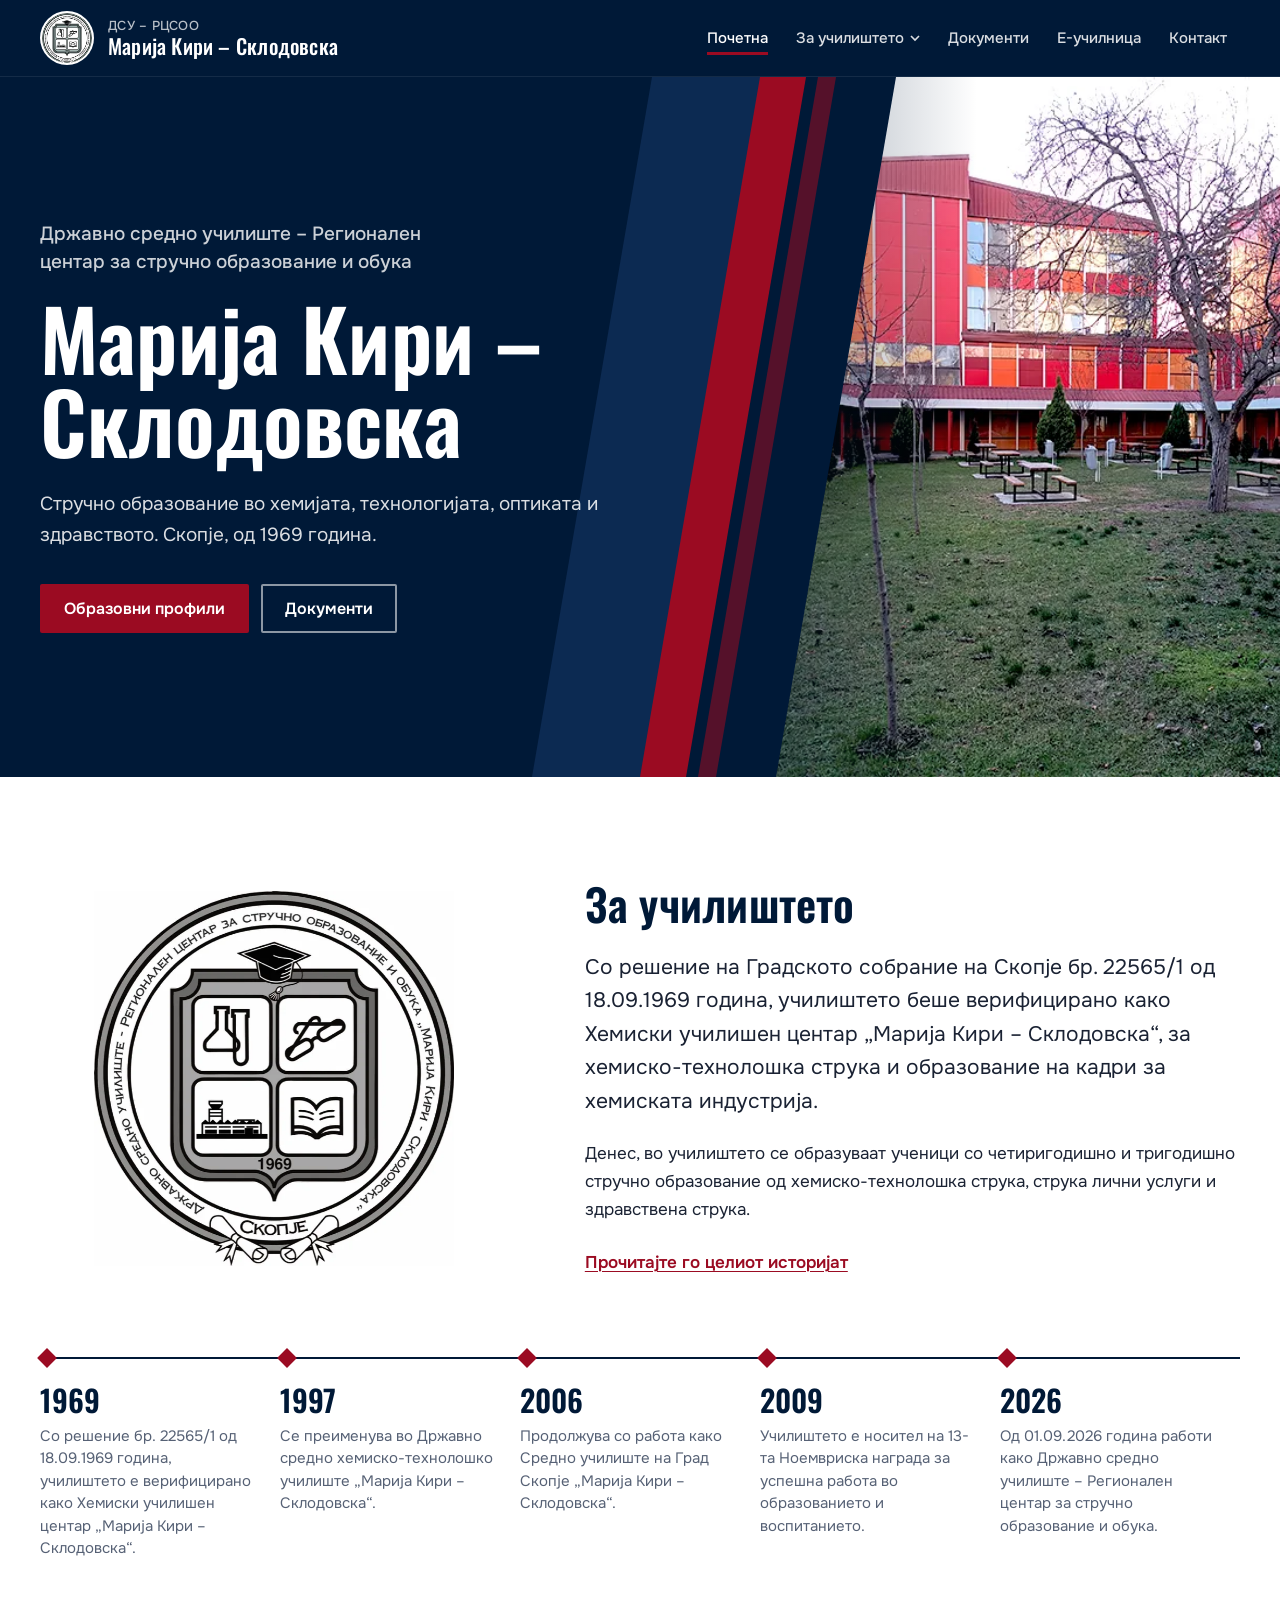
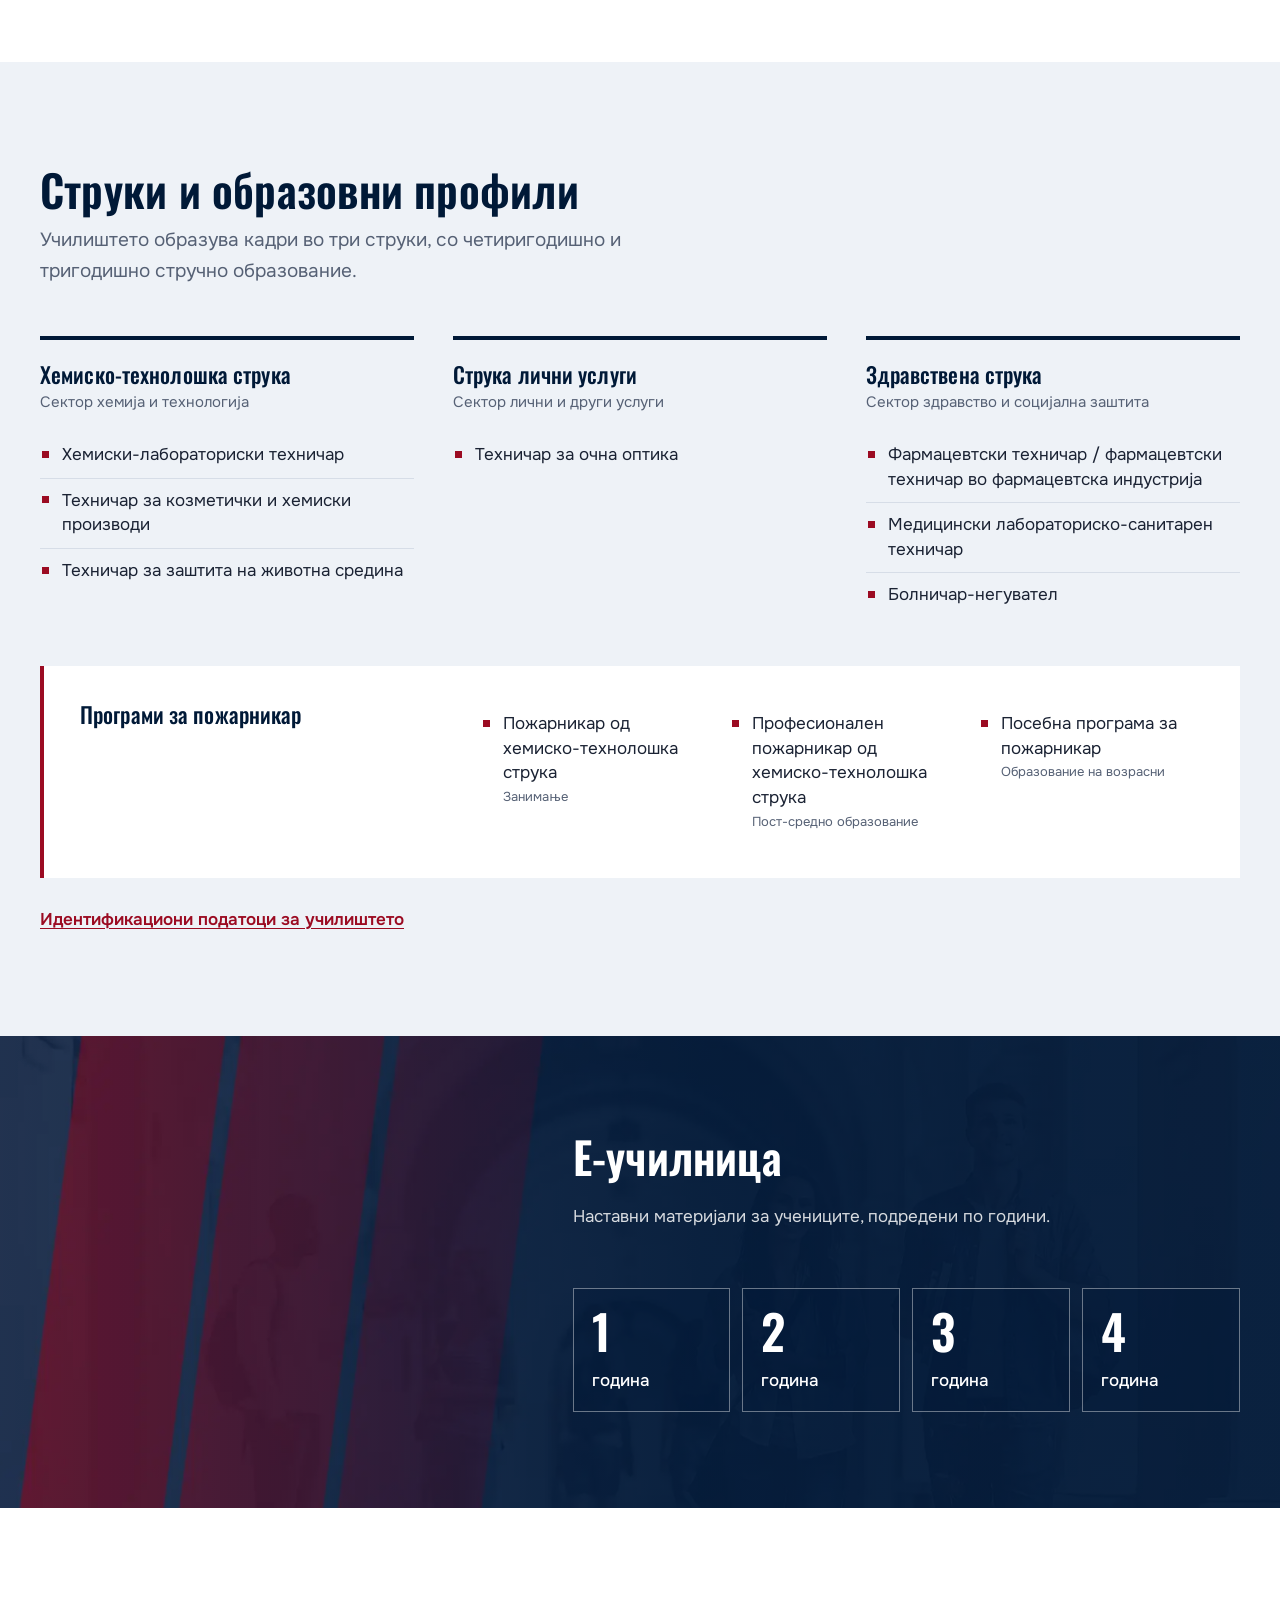
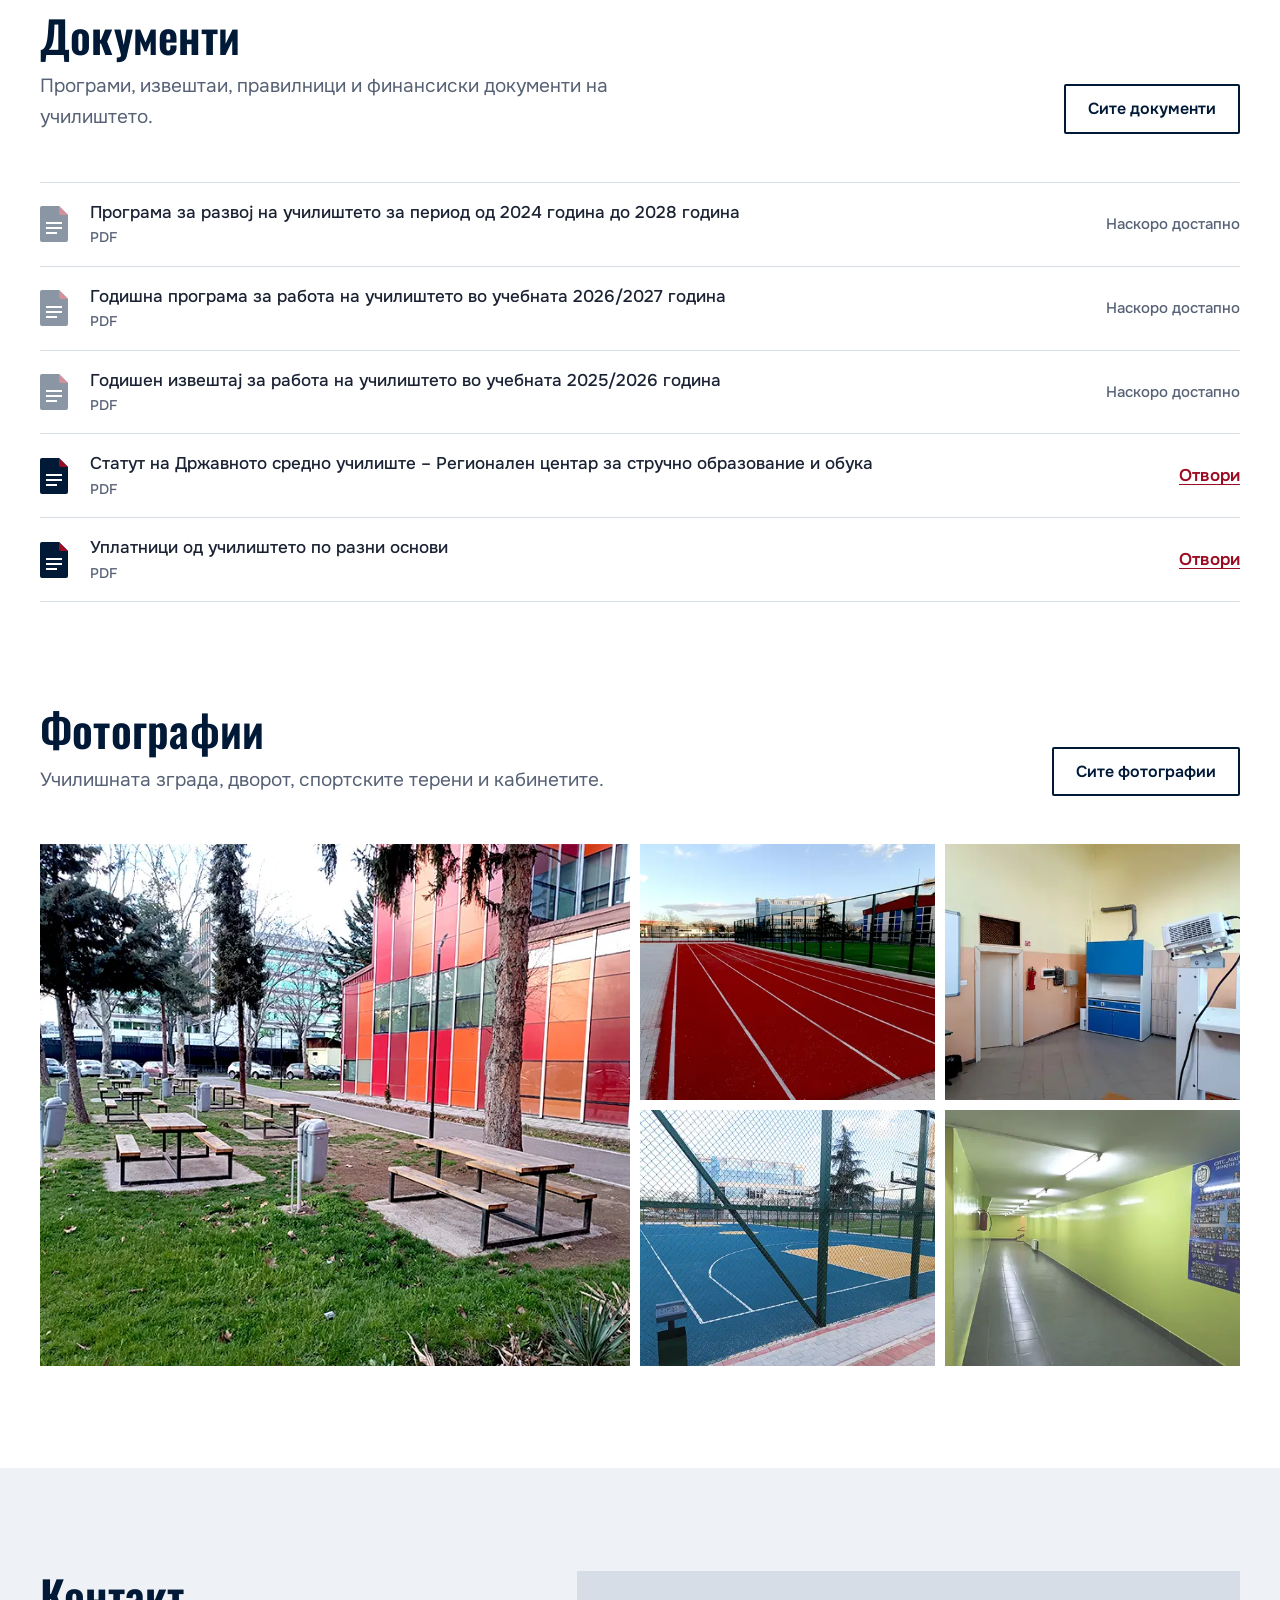
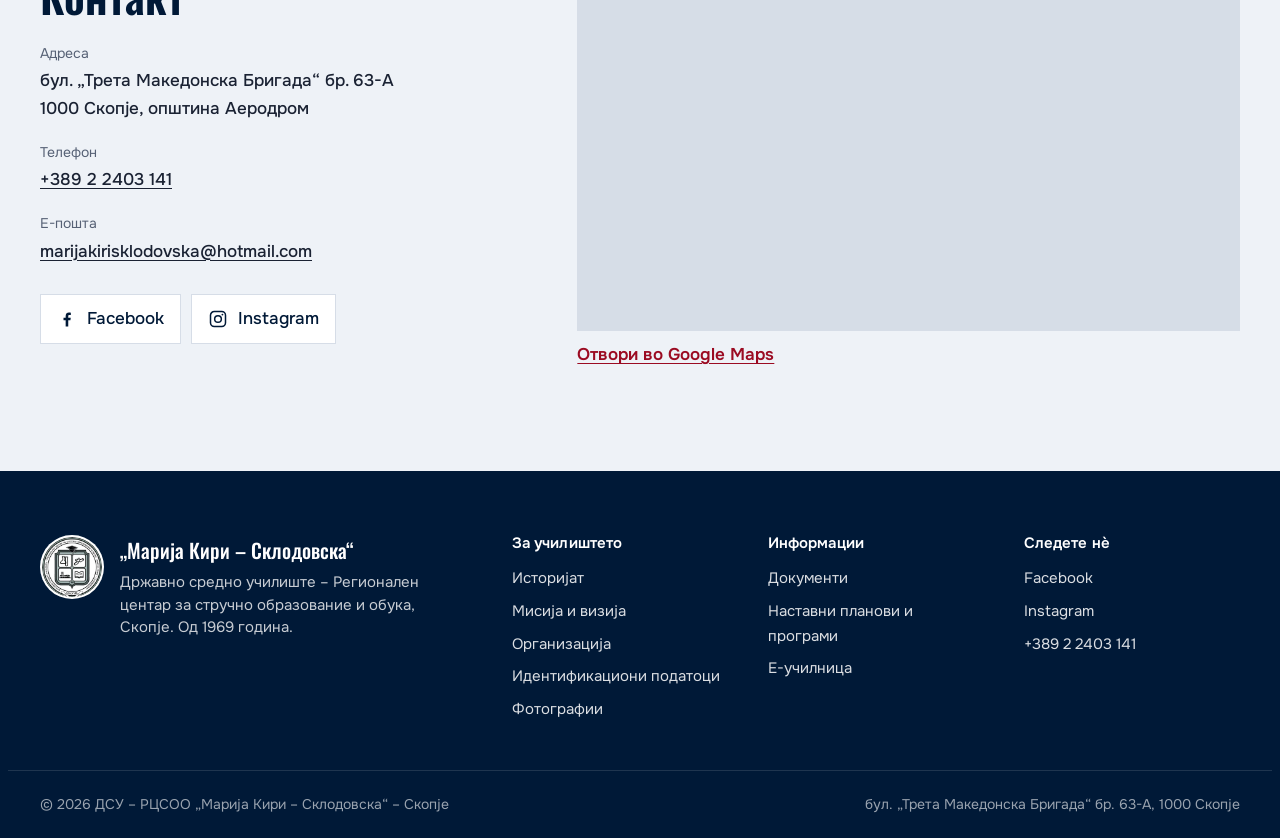
==== commit d06096dc: "Add school documents and current payment slips Upload the codes of conduct, violence procedures, MON" ====
--- a/index.html
+++ b/index.html
@@ -149,7 +149,7 @@
       </div>
       <a class="btn btn--outline" href="dokumenti.html">Сите документи</a>
     </div>
-    <ul class="doclist"><li class="doc"><svg class="doc__icon" aria-hidden="true"><use href="#i-doc"/></svg><p class="doc__title">Програма за развој на училиштето за период од 2024 година до 2028 година<span class="doc__meta">PDF</span></p><a class="doc__action" href="dokumenti/Programa-za-razvoj-2024-2028.pdf" data-doc target="_blank" rel="noopener">Отвори<span class="visually-hidden">: Програма за развој на училиштето за период од 2024 година до 2028 година</span></a></li><li class="doc"><svg class="doc__icon" aria-hidden="true"><use href="#i-doc"/></svg><p class="doc__title">Годишна програма за работа на училиштето во учебната 2026/2027 година<span class="doc__meta">PDF</span></p><a class="doc__action" href="dokumenti/Godishna-programa-za-rabota.pdf" data-doc target="_blank" rel="noopener">Отвори<span class="visually-hidden">: Годишна програма за работа на училиштето во учебната 2026/2027 година</span></a></li><li class="doc"><svg class="doc__icon" aria-hidden="true"><use href="#i-doc"/></svg><p class="doc__title">Годишен извештај за работа на училиштето во учебната 2025/2026 година<span class="doc__meta">PDF</span></p><a class="doc__action" href="dokumenti/Godishen-izveshtaj-za-rabota.pdf" data-doc target="_blank" rel="noopener">Отвори<span class="visually-hidden">: Годишен извештај за работа на училиштето во учебната 2025/2026 година</span></a></li><li class="doc"><svg class="doc__icon" aria-hidden="true"><use href="#i-doc"/></svg><p class="doc__title">Статут на Државното средно училиште – Регионален центар за стручно образование и обука<span class="doc__meta">PDF</span></p><a class="doc__action" href="dokumenti/Statut.pdf" data-doc target="_blank" rel="noopener">Отвори<span class="visually-hidden">: Статут на Државното средно училиште – Регионален центар за стручно образование и обука</span></a></li><li class="doc"><svg class="doc__icon" aria-hidden="true"><use href="#i-doc"/></svg><p class="doc__title">Уплатници од училиштето по разни основи<span class="doc__meta">Слика (JPG)</span></p><a class="doc__action" href="dokumenti/uplatnici.jpg" target="_blank" rel="noopener">Отвори<span class="visually-hidden">: Уплатници од училиштето по разни основи</span></a></li></ul>
+    <ul class="doclist"><li class="doc"><svg class="doc__icon" aria-hidden="true"><use href="#i-doc"/></svg><p class="doc__title">Програма за развој на училиштето за период од 2024 година до 2028 година<span class="doc__meta">PDF</span></p><a class="doc__action" href="dokumenti/Programa-za-razvoj-2024-2028.pdf" data-doc target="_blank" rel="noopener">Отвори<span class="visually-hidden">: Програма за развој на училиштето за период од 2024 година до 2028 година</span></a></li><li class="doc"><svg class="doc__icon" aria-hidden="true"><use href="#i-doc"/></svg><p class="doc__title">Годишна програма за работа на училиштето во учебната 2026/2027 година<span class="doc__meta">PDF</span></p><a class="doc__action" href="dokumenti/Godishna-programa-za-rabota.pdf" data-doc target="_blank" rel="noopener">Отвори<span class="visually-hidden">: Годишна програма за работа на училиштето во учебната 2026/2027 година</span></a></li><li class="doc"><svg class="doc__icon" aria-hidden="true"><use href="#i-doc"/></svg><p class="doc__title">Годишен извештај за работа на училиштето во учебната 2025/2026 година<span class="doc__meta">PDF</span></p><a class="doc__action" href="dokumenti/Godishen-izveshtaj-za-rabota.pdf" data-doc target="_blank" rel="noopener">Отвори<span class="visually-hidden">: Годишен извештај за работа на училиштето во учебната 2025/2026 година</span></a></li><li class="doc"><svg class="doc__icon" aria-hidden="true"><use href="#i-doc"/></svg><p class="doc__title">Статут на Државното средно училиште – Регионален центар за стручно образование и обука<span class="doc__meta">PDF</span></p><a class="doc__action" href="dokumenti/Statut.pdf" data-doc target="_blank" rel="noopener">Отвори<span class="visually-hidden">: Статут на Државното средно училиште – Регионален центар за стручно образование и обука</span></a></li><li class="doc"><svg class="doc__icon" aria-hidden="true"><use href="#i-doc"/></svg><p class="doc__title">Уплатници од училиштето по разни основи<span class="doc__meta">PDF</span></p><a class="doc__action" href="dokumenti/uplatnici.pdf" data-doc target="_blank" rel="noopener">Отвори<span class="visually-hidden">: Уплатници од училиштето по разни основи</span></a></li></ul>
   </div>
 </section>
 
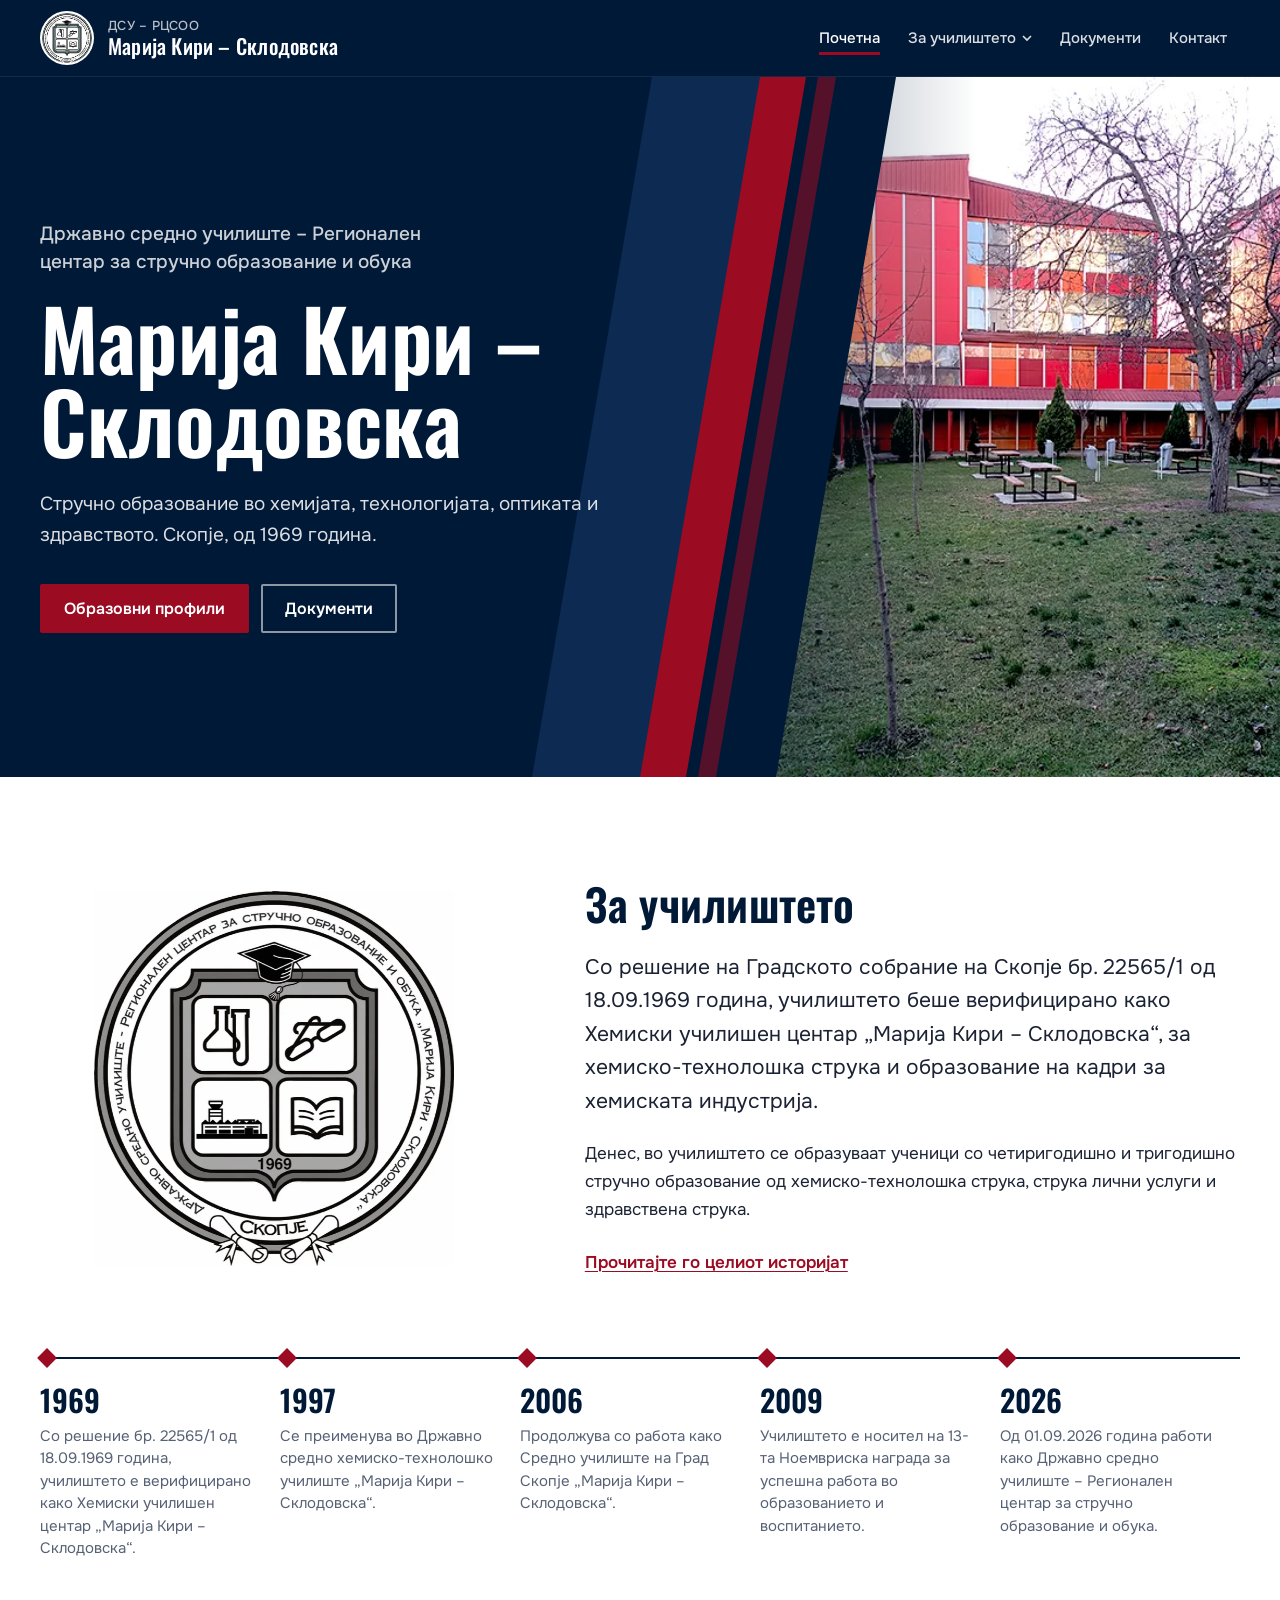
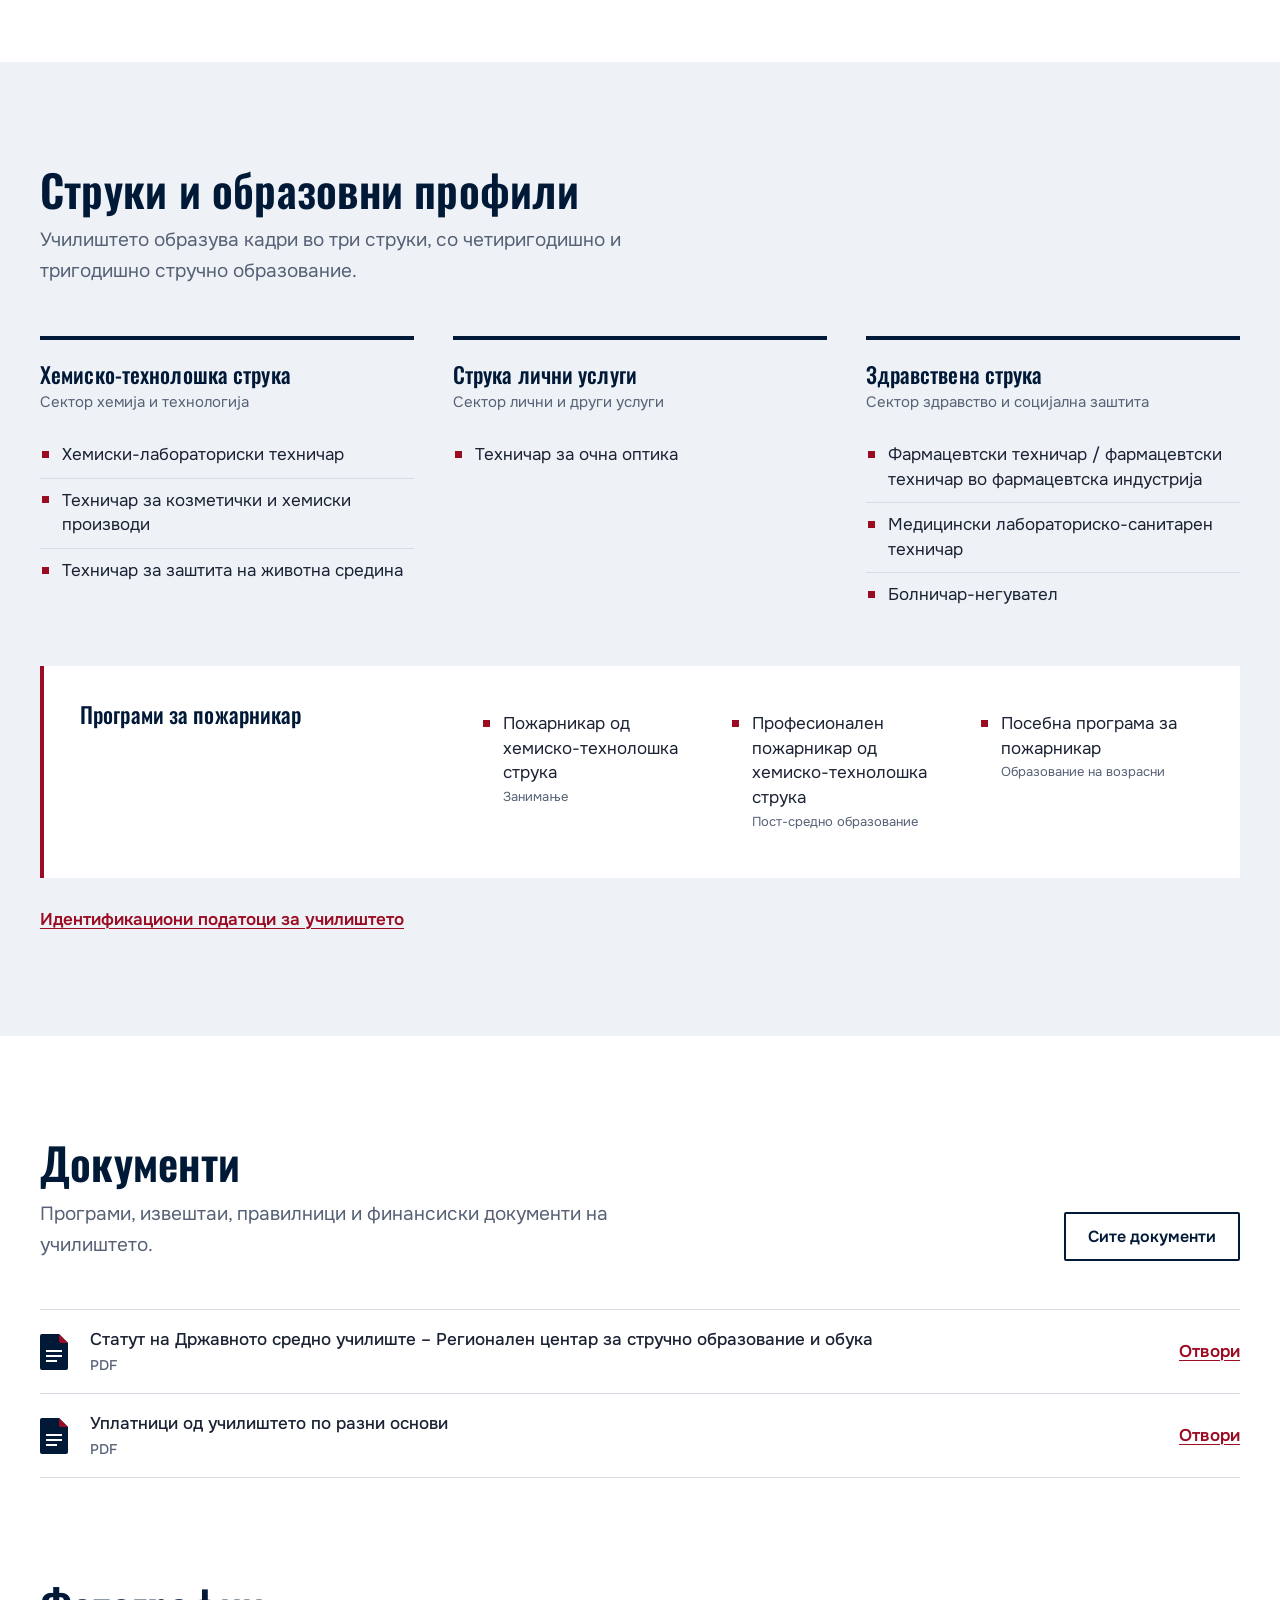
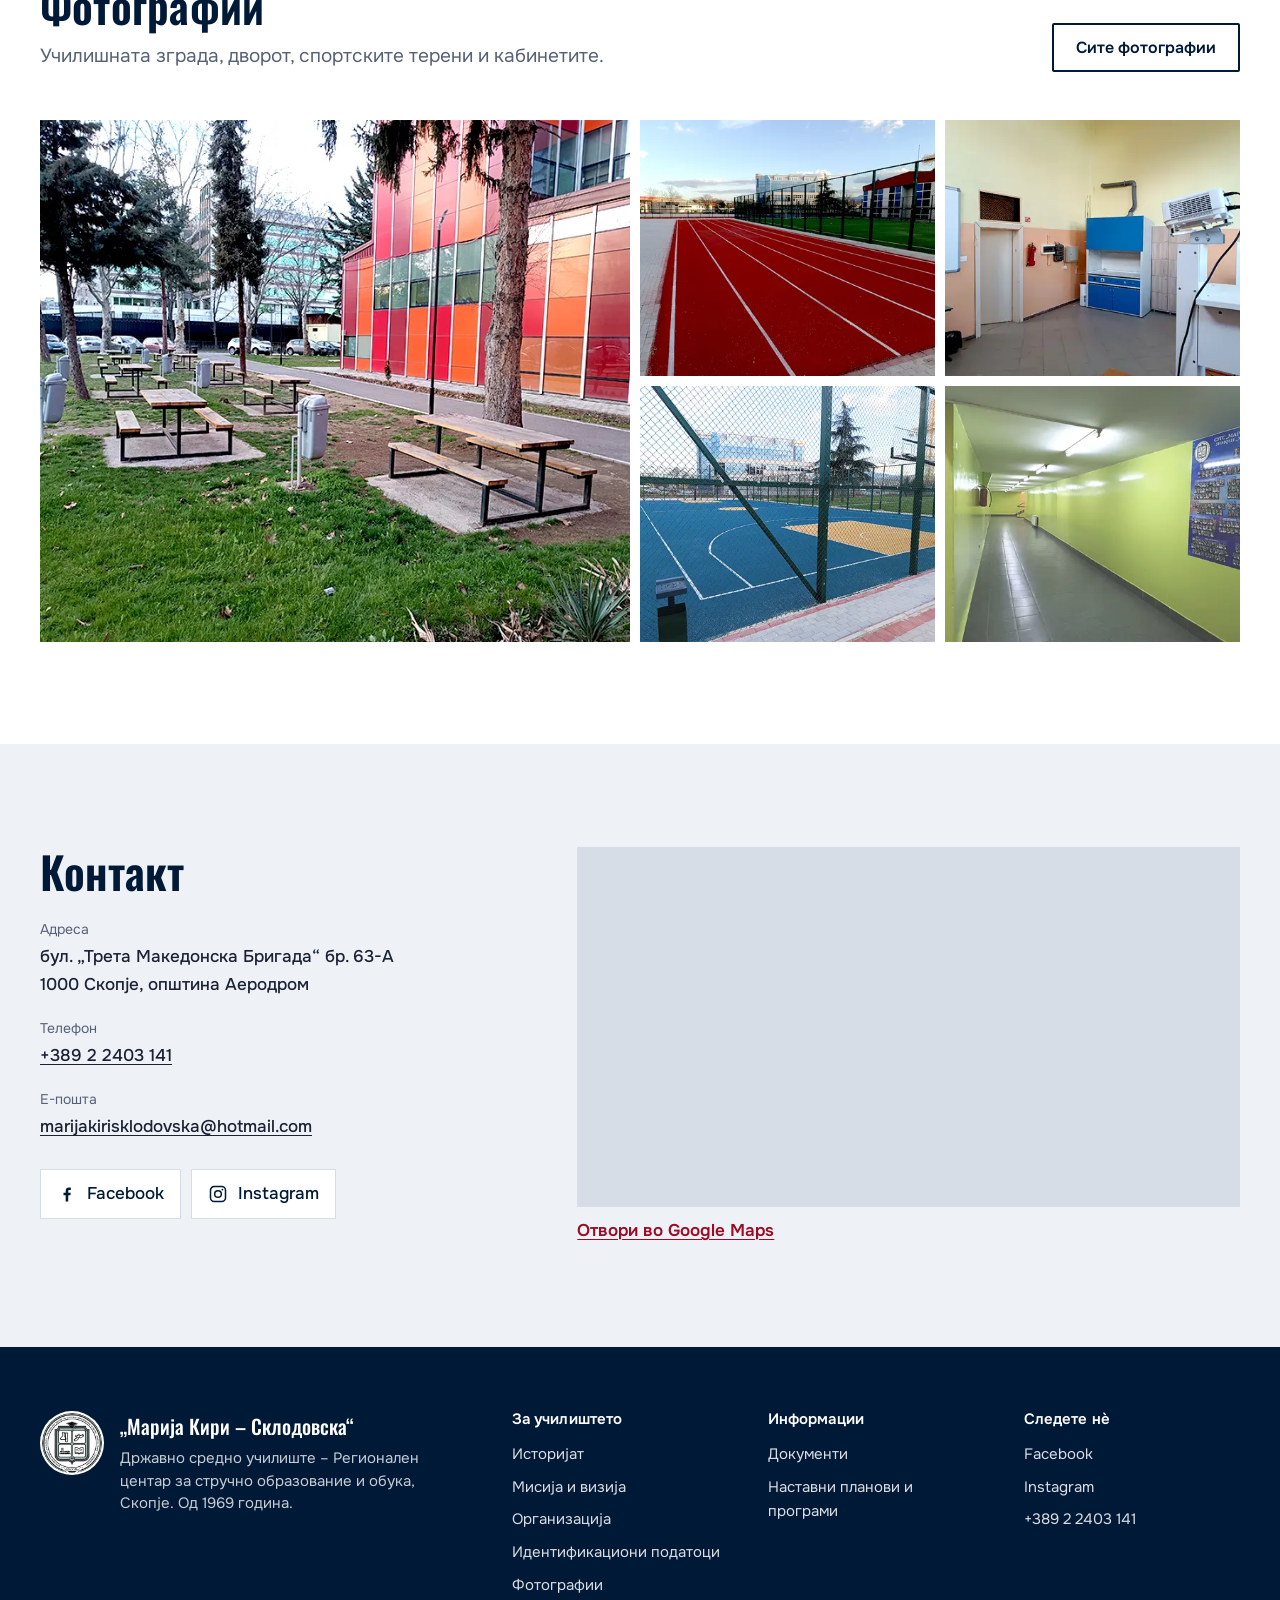
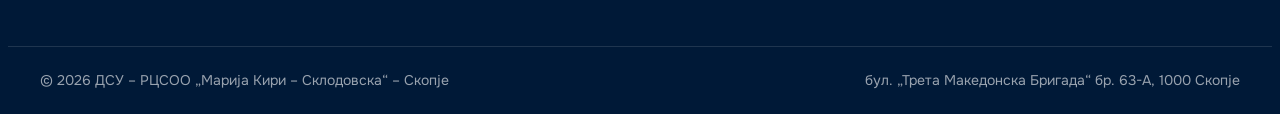
==== commit 934f6880: "Remove content the school doesn't have yet Drop the four documents whose files were blank (developme" ====
--- a/index.html
+++ b/index.html
@@ -35,7 +35,6 @@
           <ul class="subnav" id="subnav-za"><li><a href="istorijat.html">Историјат</a></li><li><a href="misija-vizija.html">Мисија и визија</a></li><li><a href="organizacija.html">Организација</a></li><li><a href="id-podatoci.html">Идентификациони податоци</a></li><li><a href="fotografii.html">Фотографии</a></li></ul>
         </li>
         <li class="nav__item"><a class="nav__link" href="dokumenti.html">Документи</a></li>
-        <li class="nav__item"><a class="nav__link" href="e-ucilnica.html">Е-училница</a></li>
         <li class="nav__item"><a class="nav__link" href="#kontakt">Контакт</a></li>
       </ul>
     </nav>
@@ -125,21 +124,6 @@
   </div>
 </section>
 
-<section class="eband" aria-labelledby="eucilnica-naslov">
-  <div class="container eband__inner">
-    <div class="eband__text">
-      <h2 id="eucilnica-naslov">Е-училница</h2>
-      <p>Наставни материјали за учениците, подредени по години.</p>
-    </div>
-    <ul class="years">
-      <li><a class="year-link" href="e-ucilnica.html#godina-1"><span class="year-link__num">1</span><span class="year-link__label">година</span></a></li>
-      <li><a class="year-link" href="e-ucilnica.html#godina-2"><span class="year-link__num">2</span><span class="year-link__label">година</span></a></li>
-      <li><a class="year-link" href="e-ucilnica.html#godina-3"><span class="year-link__num">3</span><span class="year-link__label">година</span></a></li>
-      <li><a class="year-link" href="e-ucilnica.html#godina-4"><span class="year-link__num">4</span><span class="year-link__label">година</span></a></li>
-    </ul>
-  </div>
-</section>
-
 <section class="section" aria-labelledby="dok-naslov">
   <div class="container">
     <div class="section-head">
@@ -149,7 +133,7 @@
       </div>
       <a class="btn btn--outline" href="dokumenti.html">Сите документи</a>
     </div>
-    <ul class="doclist"><li class="doc"><svg class="doc__icon" aria-hidden="true"><use href="#i-doc"/></svg><p class="doc__title">Програма за развој на училиштето за период од 2024 година до 2028 година<span class="doc__meta">PDF</span></p><a class="doc__action" href="dokumenti/Programa-za-razvoj-2024-2028.pdf" data-doc target="_blank" rel="noopener">Отвори<span class="visually-hidden">: Програма за развој на училиштето за период од 2024 година до 2028 година</span></a></li><li class="doc"><svg class="doc__icon" aria-hidden="true"><use href="#i-doc"/></svg><p class="doc__title">Годишна програма за работа на училиштето во учебната 2026/2027 година<span class="doc__meta">PDF</span></p><a class="doc__action" href="dokumenti/Godishna-programa-za-rabota.pdf" data-doc target="_blank" rel="noopener">Отвори<span class="visually-hidden">: Годишна програма за работа на училиштето во учебната 2026/2027 година</span></a></li><li class="doc"><svg class="doc__icon" aria-hidden="true"><use href="#i-doc"/></svg><p class="doc__title">Годишен извештај за работа на училиштето во учебната 2025/2026 година<span class="doc__meta">PDF</span></p><a class="doc__action" href="dokumenti/Godishen-izveshtaj-za-rabota.pdf" data-doc target="_blank" rel="noopener">Отвори<span class="visually-hidden">: Годишен извештај за работа на училиштето во учебната 2025/2026 година</span></a></li><li class="doc"><svg class="doc__icon" aria-hidden="true"><use href="#i-doc"/></svg><p class="doc__title">Статут на Државното средно училиште – Регионален центар за стручно образование и обука<span class="doc__meta">PDF</span></p><a class="doc__action" href="dokumenti/Statut.pdf" data-doc target="_blank" rel="noopener">Отвори<span class="visually-hidden">: Статут на Државното средно училиште – Регионален центар за стручно образование и обука</span></a></li><li class="doc"><svg class="doc__icon" aria-hidden="true"><use href="#i-doc"/></svg><p class="doc__title">Уплатници од училиштето по разни основи<span class="doc__meta">PDF</span></p><a class="doc__action" href="dokumenti/uplatnici.pdf" data-doc target="_blank" rel="noopener">Отвори<span class="visually-hidden">: Уплатници од училиштето по разни основи</span></a></li></ul>
+    <ul class="doclist"><li class="doc"><svg class="doc__icon" aria-hidden="true"><use href="#i-doc"/></svg><p class="doc__title">Статут на Државното средно училиште – Регионален центар за стручно образование и обука<span class="doc__meta">PDF</span></p><a class="doc__action" href="dokumenti/Statut.pdf" data-doc target="_blank" rel="noopener">Отвори<span class="visually-hidden">: Статут на Државното средно училиште – Регионален центар за стручно образование и обука</span></a></li><li class="doc"><svg class="doc__icon" aria-hidden="true"><use href="#i-doc"/></svg><p class="doc__title">Уплатници од училиштето по разни основи<span class="doc__meta">PDF</span></p><a class="doc__action" href="dokumenti/uplatnici.pdf" data-doc target="_blank" rel="noopener">Отвори<span class="visually-hidden">: Уплатници од училиштето по разни основи</span></a></li></ul>
   </div>
 </section>
 
@@ -208,7 +192,6 @@
       <ul class="footer__list">
         <li><a href="dokumenti.html">Документи</a></li>
         <li><a href="dokumenti.html#nastavni-planovi">Наставни планови и програми</a></li>
-        <li><a href="e-ucilnica.html">Е-училница</a></li>
       </ul>
     </div>
     <div>
--- a/assets/css/style.css
+++ b/assets/css/style.css
@@ -342,33 +342,6 @@
   .adult .ticks { grid-template-columns: 1fr; }
 }
 
-/* Е-училница (лента) --------------------------------------------- */
-
-.eband { --focus: #fff; position: relative; background: var(--navy) url("../img/ucenici-traka.webp") center / cover no-repeat; color: #fff; }
-.eband::before { content: ""; position: absolute; inset: 0; background: linear-gradient(90deg, rgba(0, 25, 55, 0.2), rgba(0, 25, 55, 0.78) 55%); }
-.eband__inner { position: relative; display: grid; grid-template-columns: minmax(0, 5fr) minmax(0, 7fr); gap: 32px 56px; align-items: center; padding-block: clamp(56px, 8vw, 96px); }
-.eband__text { grid-column: 2; }
-.eband h2 { color: #fff; }
-.eband p { color: rgba(255, 255, 255, 0.84); max-width: 46ch; }
-.years { grid-column: 2; display: grid; grid-template-columns: repeat(4, minmax(0, 1fr)); gap: 12px; list-style: none; margin: 8px 0 0; padding: 0; }
-.year-link {
-  display: flex; flex-direction: column; padding: 18px 18px 16px; min-height: 124px; justify-content: space-between;
-  border: 1px solid rgba(255, 255, 255, 0.4); color: #fff; text-decoration: none;
-  background: rgba(0, 25, 55, 0.35); transition: background-color 0.15s, border-color 0.15s;
-}
-.year-link:hover { background: var(--crimson); border-color: var(--crimson); color: #fff; }
-.year-link__num { font-family: var(--font-display); font-weight: 600; font-size: 3rem; line-height: 1; }
-.year-link__label { font-weight: 500; }
-
-@media (max-width: 900px) {
-  .eband__inner { grid-template-columns: 1fr; }
-  .eband__text, .years { grid-column: 1; }
-  .eband::before { background: rgba(0, 25, 55, 0.78); }
-}
-@media (max-width: 520px) {
-  .years { grid-template-columns: repeat(2, minmax(0, 1fr)); }
-}
-
 /* Документи ------------------------------------------------------ */
 
 .doclist { list-style: none; margin: 0; padding: 0; border-top: 1px solid var(--line); }
@@ -536,18 +509,6 @@
   .org-services::before { display: none; }
   .org-service::before { left: -24px; top: 26px; width: 24px; height: 2px; }
 }
-
-/* Е-училница (страница) ------------------------------------------ */
-
-.years-grid { display: grid; grid-template-columns: repeat(2, minmax(0, 1fr)); gap: 24px; }
-.year-panel { padding: clamp(24px, 3vw, 36px); background: var(--mist); border-top: 4px solid var(--navy); }
-.year-panel__head { display: flex; align-items: baseline; gap: 14px; margin-bottom: 16px; }
-.year-panel__num { font-family: var(--font-display); font-weight: 600; font-size: 3.5rem; line-height: 0.9; color: var(--crimson); }
-.year-panel h2 { font-size: 1.75rem; margin: 0; }
-.year-panel__empty { color: var(--muted); margin: 0; }
-.year-panel .doclist { border-top: 0; }
-
-@media (max-width: 760px) { .years-grid { grid-template-columns: 1fr; } }
 
 /* Контакт -------------------------------------------------------- */
 
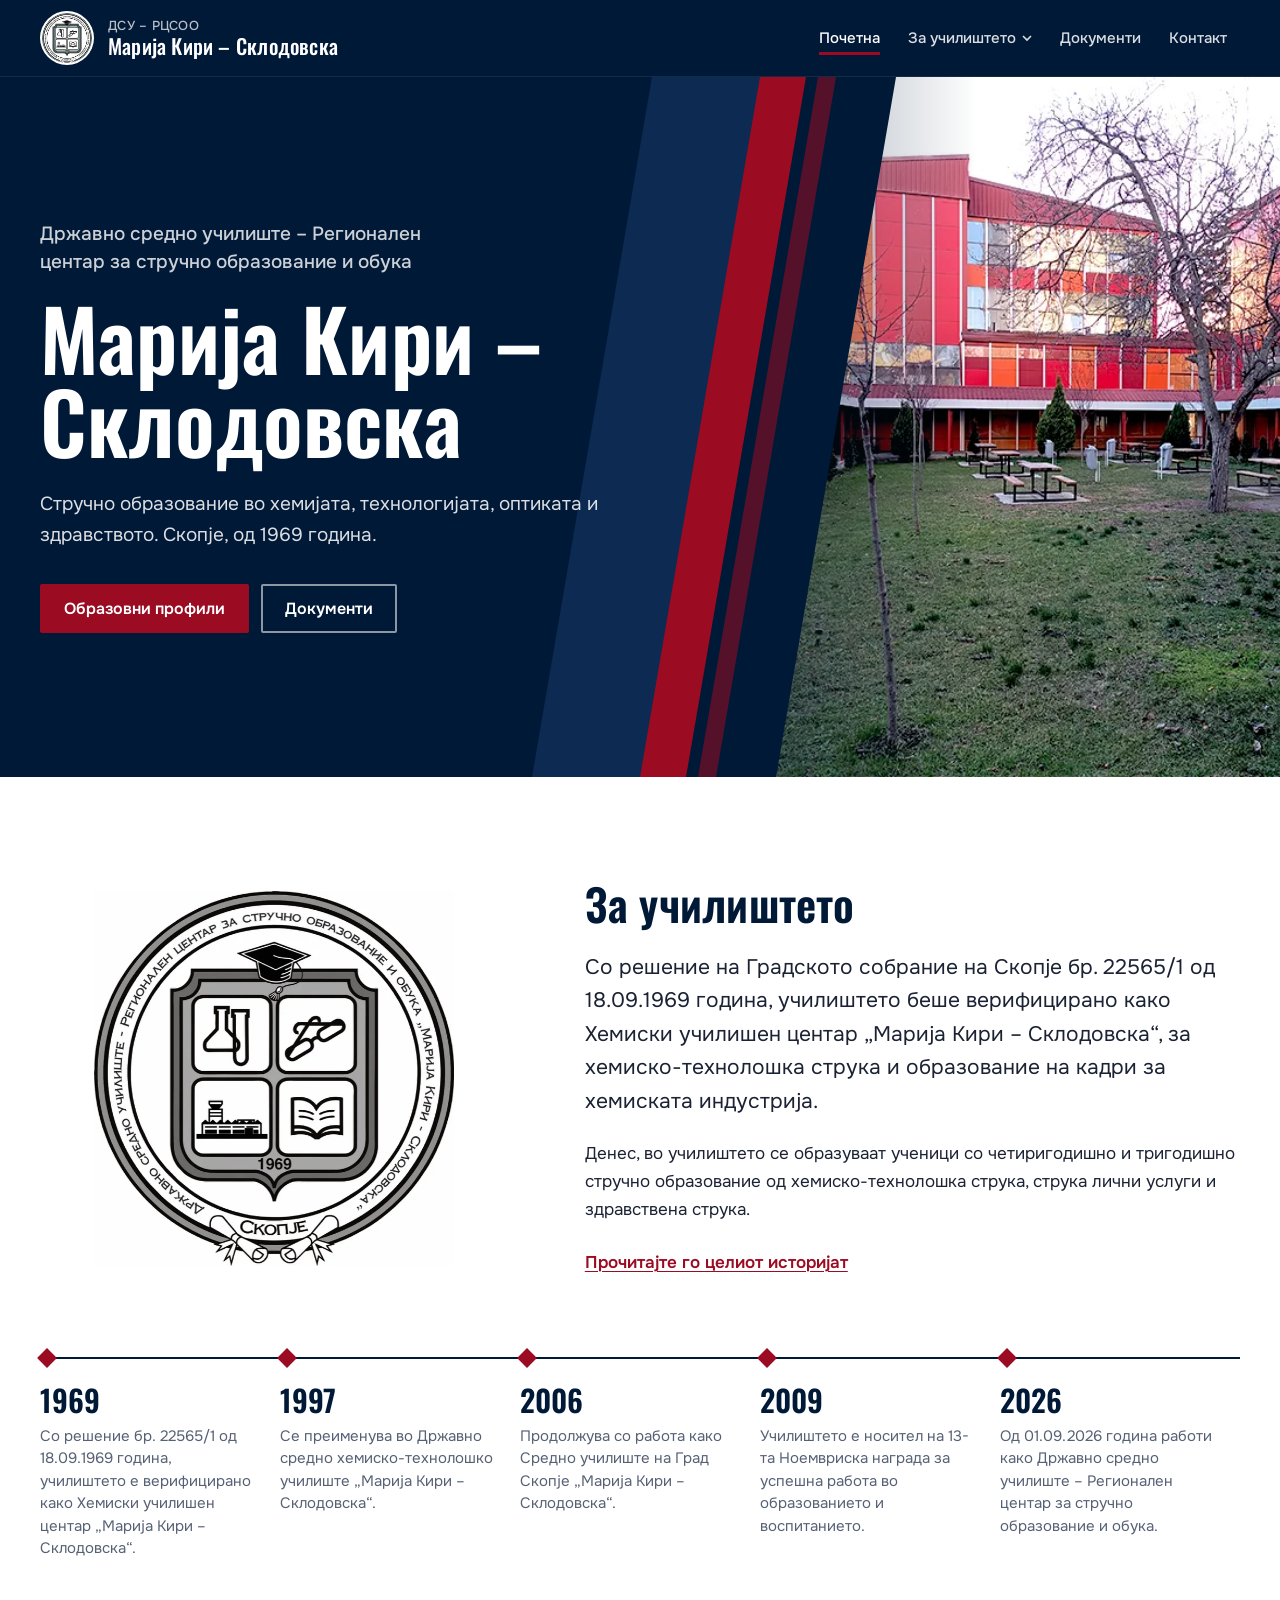
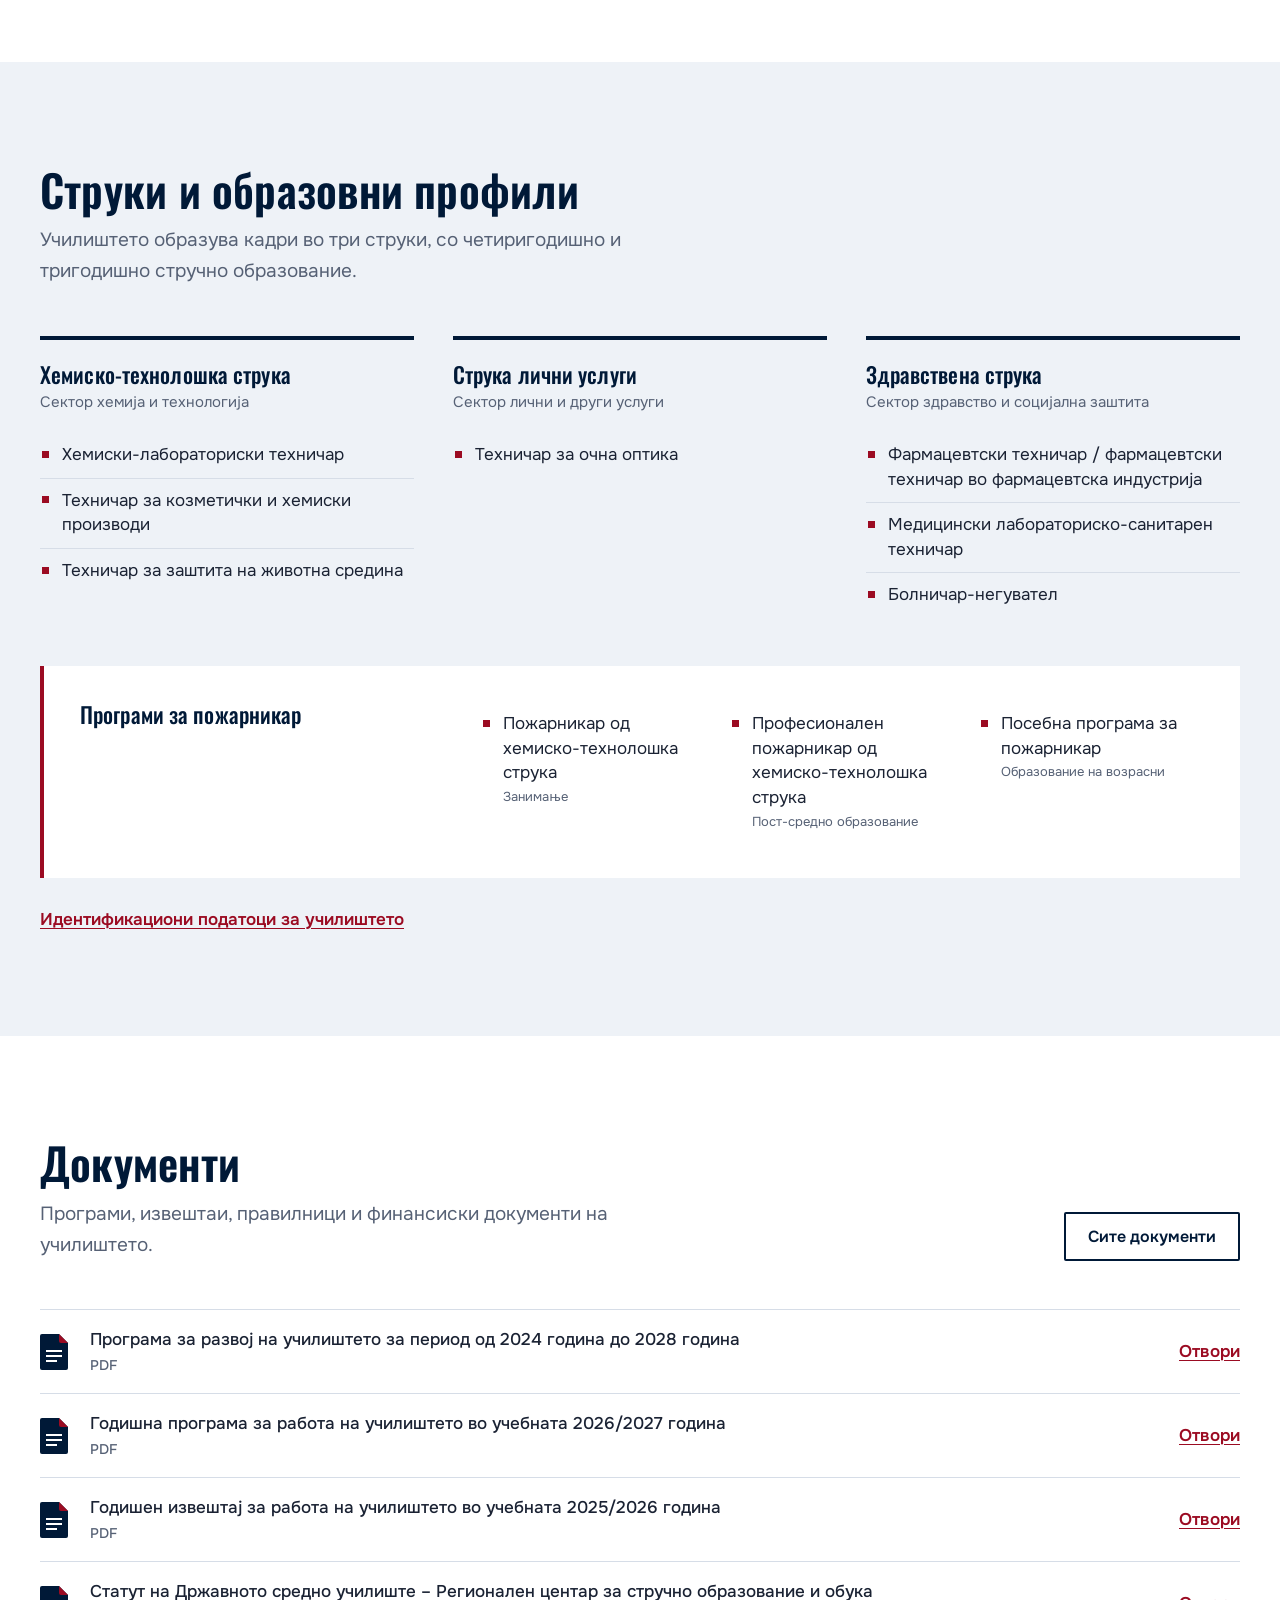
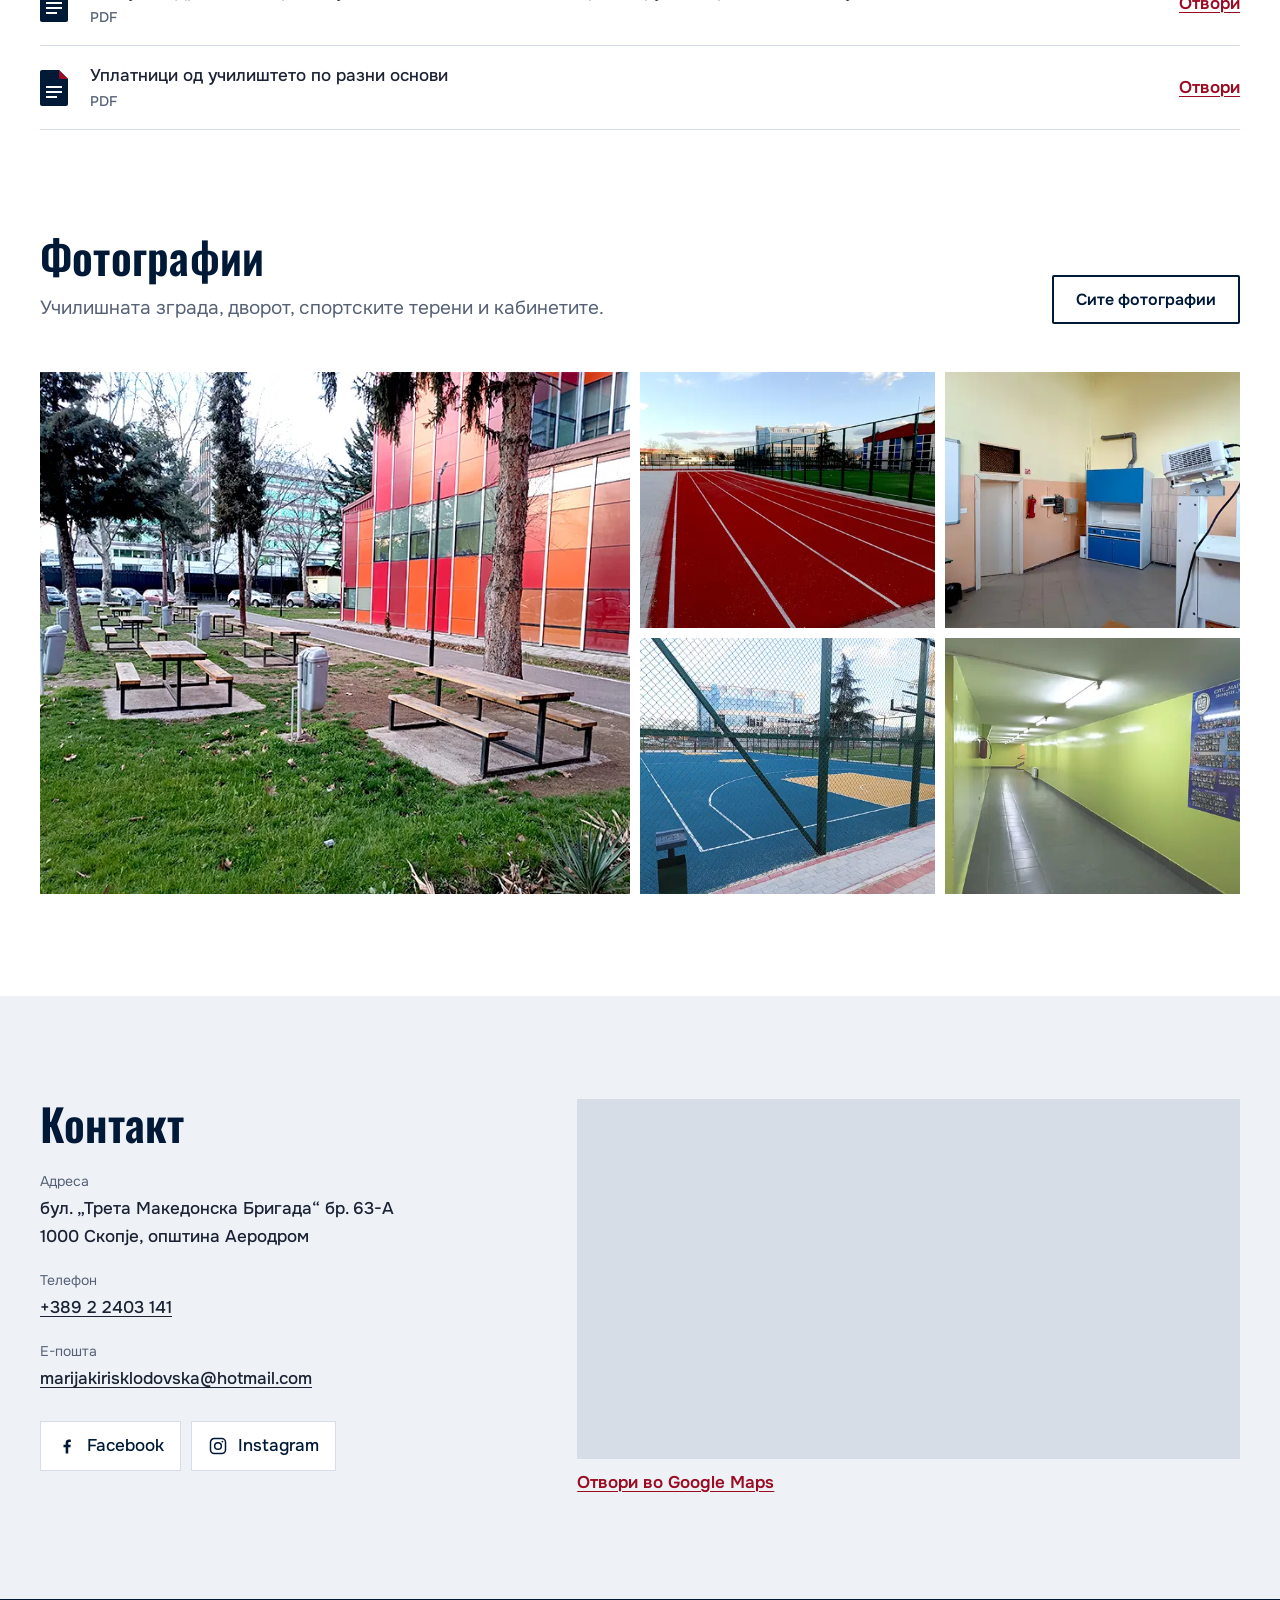
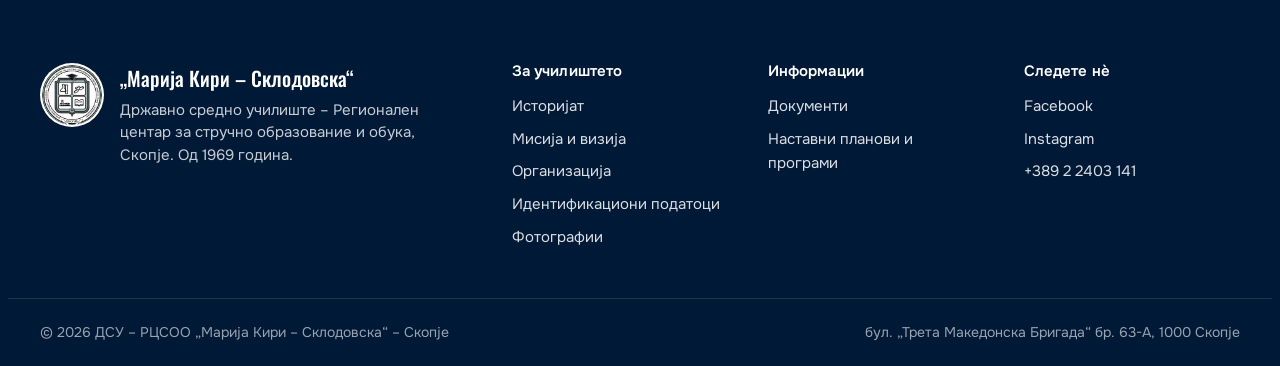
==== commit aff04f6f: "Add the four programme documents as placeholders Restore the rows for the development programme 2024" ====
--- a/index.html
+++ b/index.html
@@ -133,7 +133,7 @@
       </div>
       <a class="btn btn--outline" href="dokumenti.html">Сите документи</a>
     </div>
-    <ul class="doclist"><li class="doc"><svg class="doc__icon" aria-hidden="true"><use href="#i-doc"/></svg><p class="doc__title">Статут на Државното средно училиште – Регионален центар за стручно образование и обука<span class="doc__meta">PDF</span></p><a class="doc__action" href="dokumenti/Statut.pdf" data-doc target="_blank" rel="noopener">Отвори<span class="visually-hidden">: Статут на Државното средно училиште – Регионален центар за стручно образование и обука</span></a></li><li class="doc"><svg class="doc__icon" aria-hidden="true"><use href="#i-doc"/></svg><p class="doc__title">Уплатници од училиштето по разни основи<span class="doc__meta">PDF</span></p><a class="doc__action" href="dokumenti/uplatnici.pdf" data-doc target="_blank" rel="noopener">Отвори<span class="visually-hidden">: Уплатници од училиштето по разни основи</span></a></li></ul>
+    <ul class="doclist"><li class="doc"><svg class="doc__icon" aria-hidden="true"><use href="#i-doc"/></svg><p class="doc__title">Програма за развој на училиштето за период од 2024 година до 2028 година<span class="doc__meta">PDF</span></p><a class="doc__action" href="dokumenti/Programa-za-razvoj-2024-2028.pdf" data-doc target="_blank" rel="noopener">Отвори<span class="visually-hidden">: Програма за развој на училиштето за период од 2024 година до 2028 година</span></a></li><li class="doc"><svg class="doc__icon" aria-hidden="true"><use href="#i-doc"/></svg><p class="doc__title">Годишна програма за работа на училиштето во учебната 2026/2027 година<span class="doc__meta">PDF</span></p><a class="doc__action" href="dokumenti/Godishna-programa-za-rabota.pdf" data-doc target="_blank" rel="noopener">Отвори<span class="visually-hidden">: Годишна програма за работа на училиштето во учебната 2026/2027 година</span></a></li><li class="doc"><svg class="doc__icon" aria-hidden="true"><use href="#i-doc"/></svg><p class="doc__title">Годишен извештај за работа на училиштето во учебната 2025/2026 година<span class="doc__meta">PDF</span></p><a class="doc__action" href="dokumenti/Godishen-izveshtaj-za-rabota.pdf" data-doc target="_blank" rel="noopener">Отвори<span class="visually-hidden">: Годишен извештај за работа на училиштето во учебната 2025/2026 година</span></a></li><li class="doc"><svg class="doc__icon" aria-hidden="true"><use href="#i-doc"/></svg><p class="doc__title">Статут на Државното средно училиште – Регионален центар за стручно образование и обука<span class="doc__meta">PDF</span></p><a class="doc__action" href="dokumenti/Statut.pdf" data-doc target="_blank" rel="noopener">Отвори<span class="visually-hidden">: Статут на Државното средно училиште – Регионален центар за стручно образование и обука</span></a></li><li class="doc"><svg class="doc__icon" aria-hidden="true"><use href="#i-doc"/></svg><p class="doc__title">Уплатници од училиштето по разни основи<span class="doc__meta">PDF</span></p><a class="doc__action" href="dokumenti/uplatnici.pdf" data-doc target="_blank" rel="noopener">Отвори<span class="visually-hidden">: Уплатници од училиштето по разни основи</span></a></li></ul>
   </div>
 </section>
 
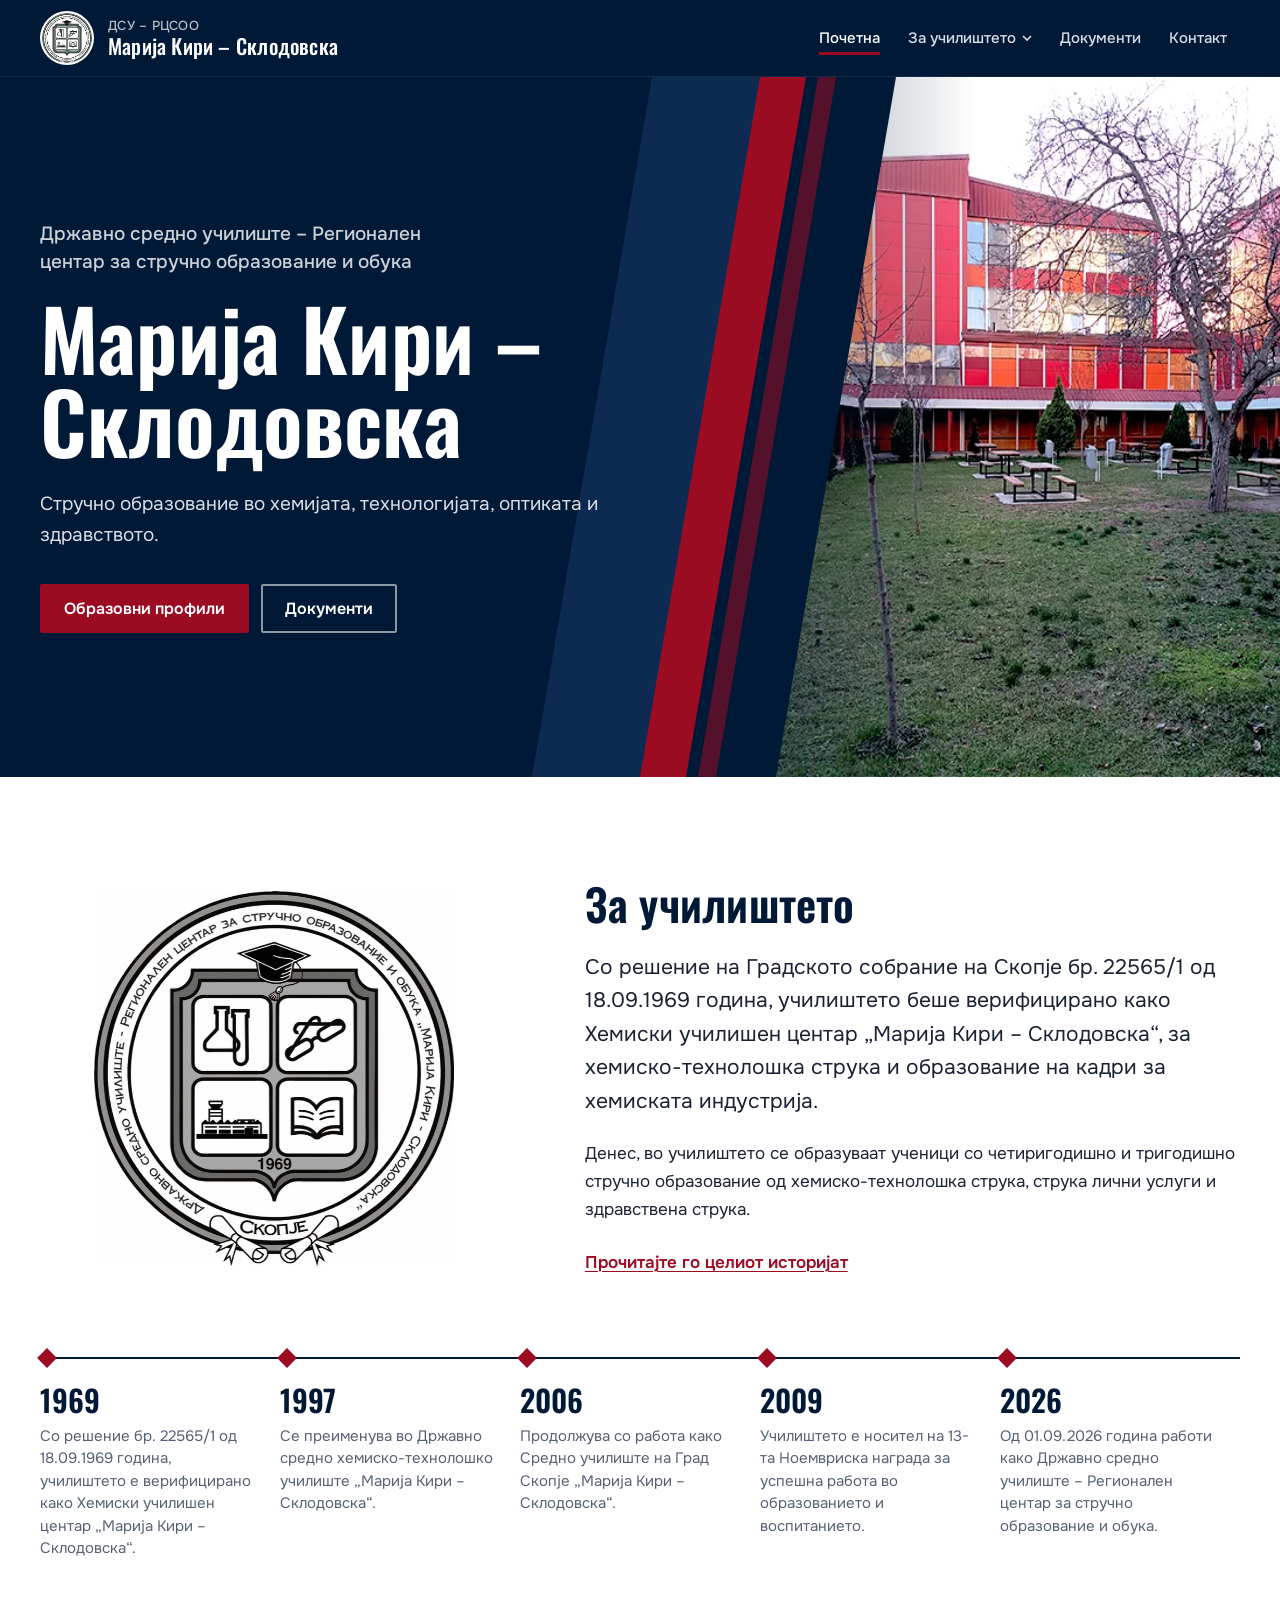
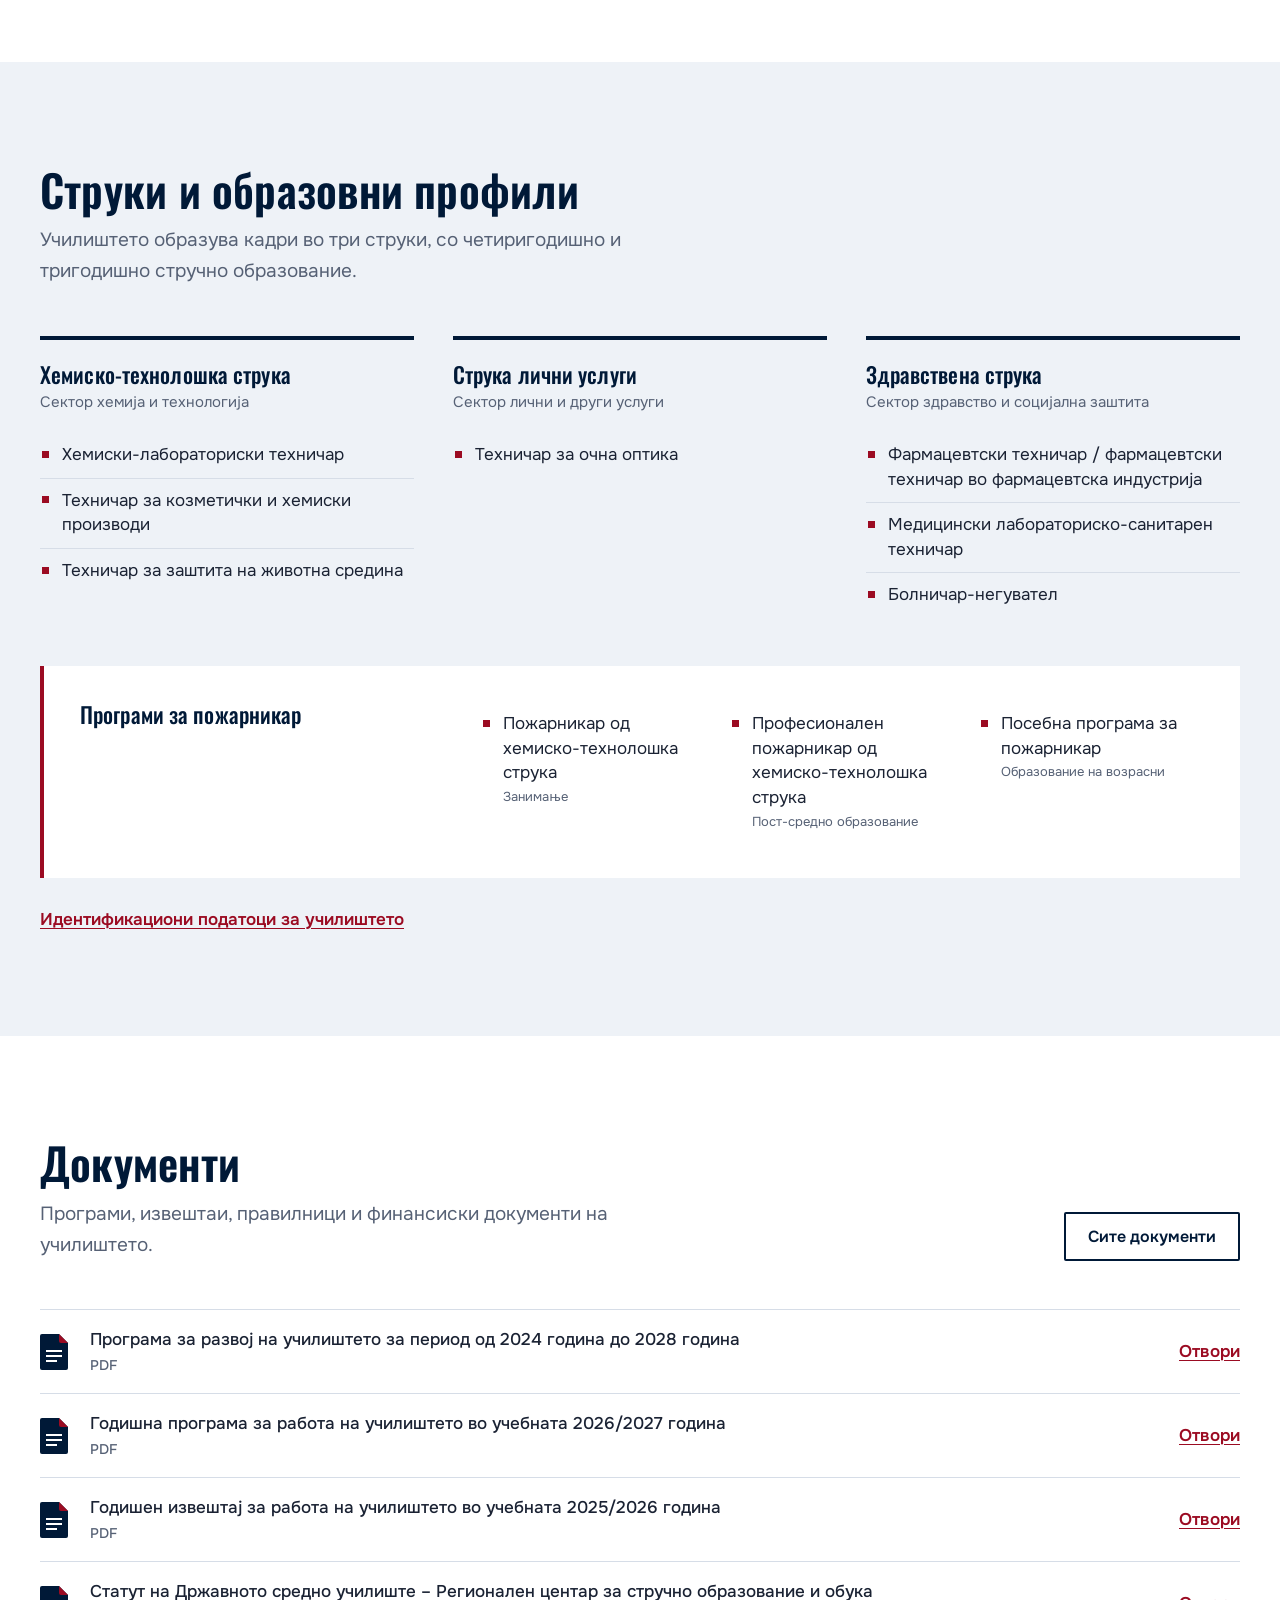
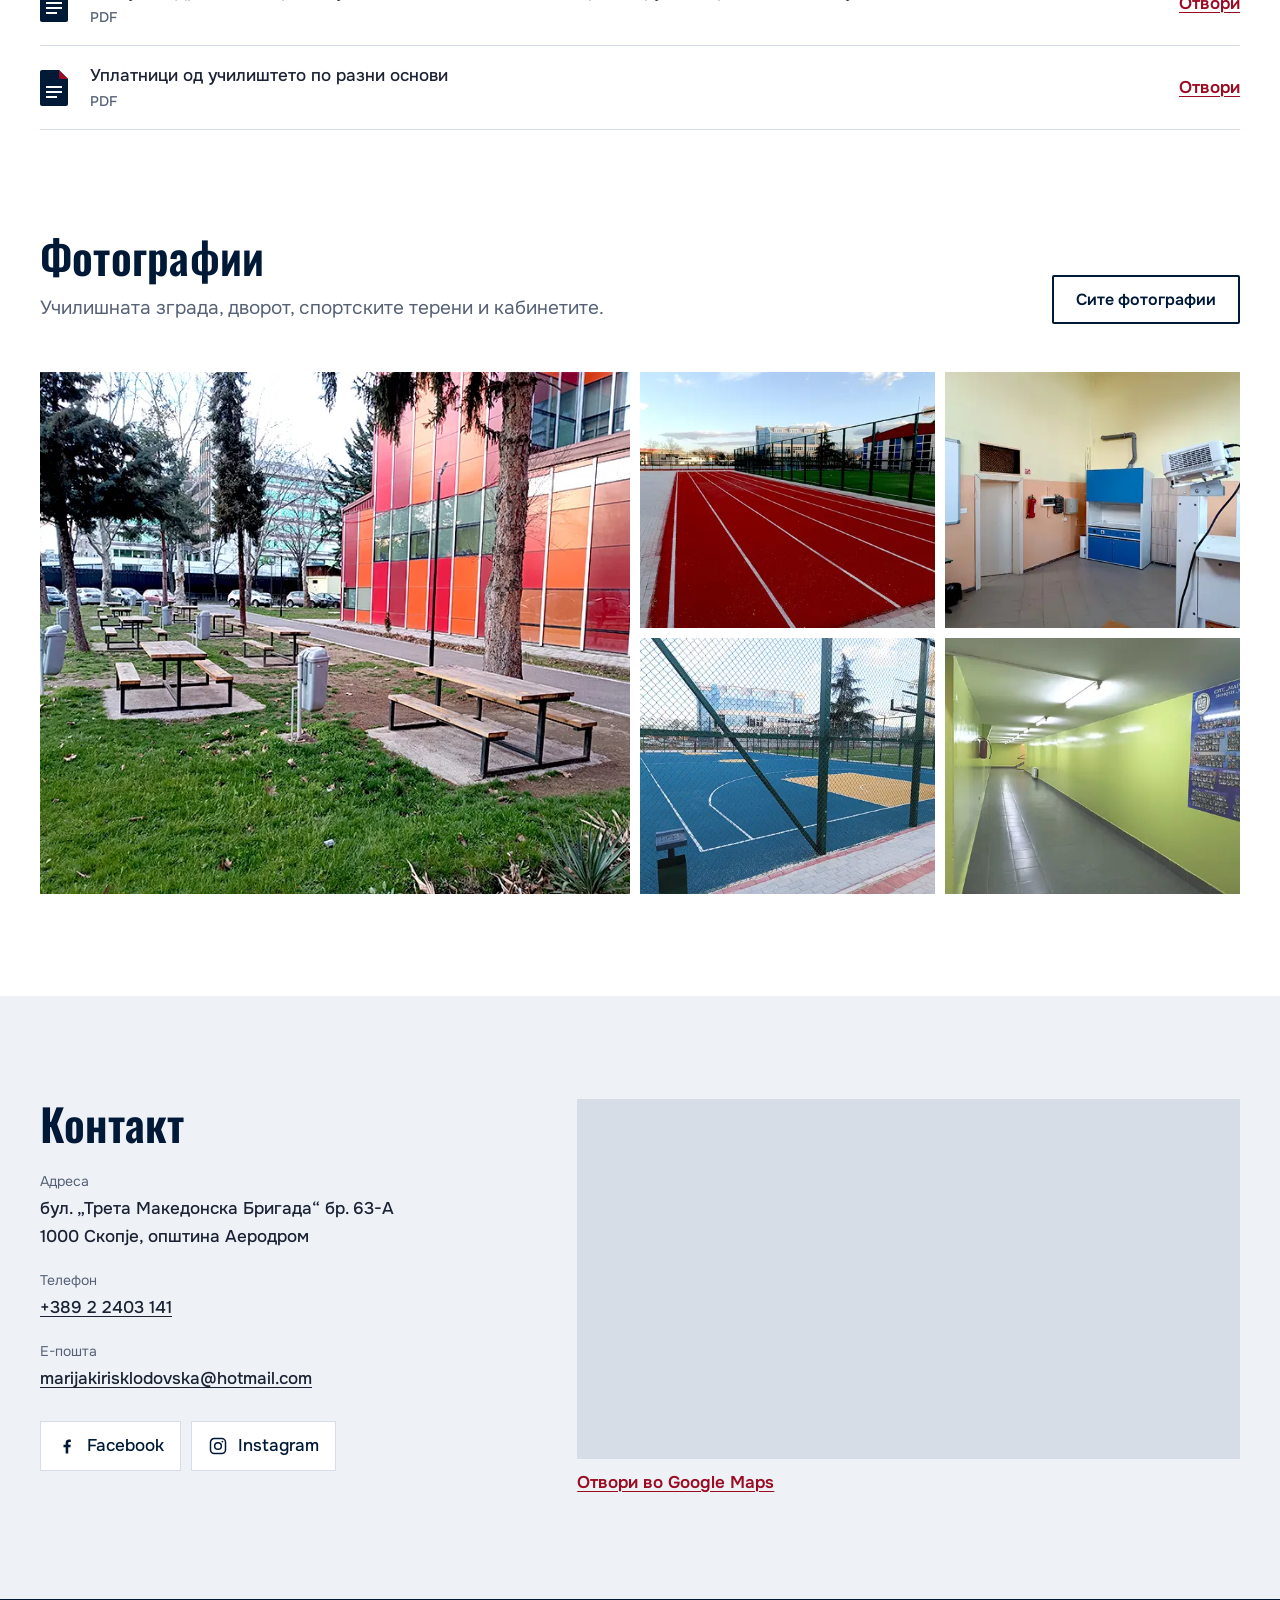
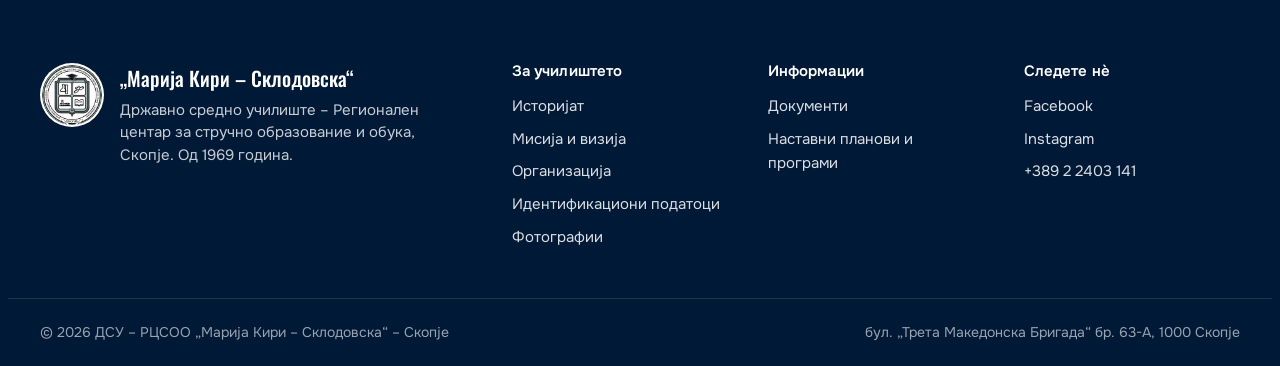
==== commit 6ad6f2fa: "Remove founding line from the front-page hero Co-Authored-By: Claude Opus 5.5 <noreply@anthropic.com" ====
--- a/index.html
+++ b/index.html
@@ -49,7 +49,7 @@
         <span class="hero__kicker">Државно средно училиште – Регионален центар за стручно образование и обука</span>
         <span class="hero__name"><span>Марија Кири –</span> <span>Склодовска</span></span>
       </h1>
-      <p class="hero__lead">Стручно образование во хемијата, технологијата, оптиката и здравството. Скопје, од 1969 година.</p>
+      <p class="hero__lead">Стручно образование во хемијата, технологијата, оптиката и здравството.</p>
       <div class="hero__actions">
         <a class="btn btn--primary" href="#profili">Образовни профили</a>
         <a class="btn btn--light" href="dokumenti.html">Документи</a>
